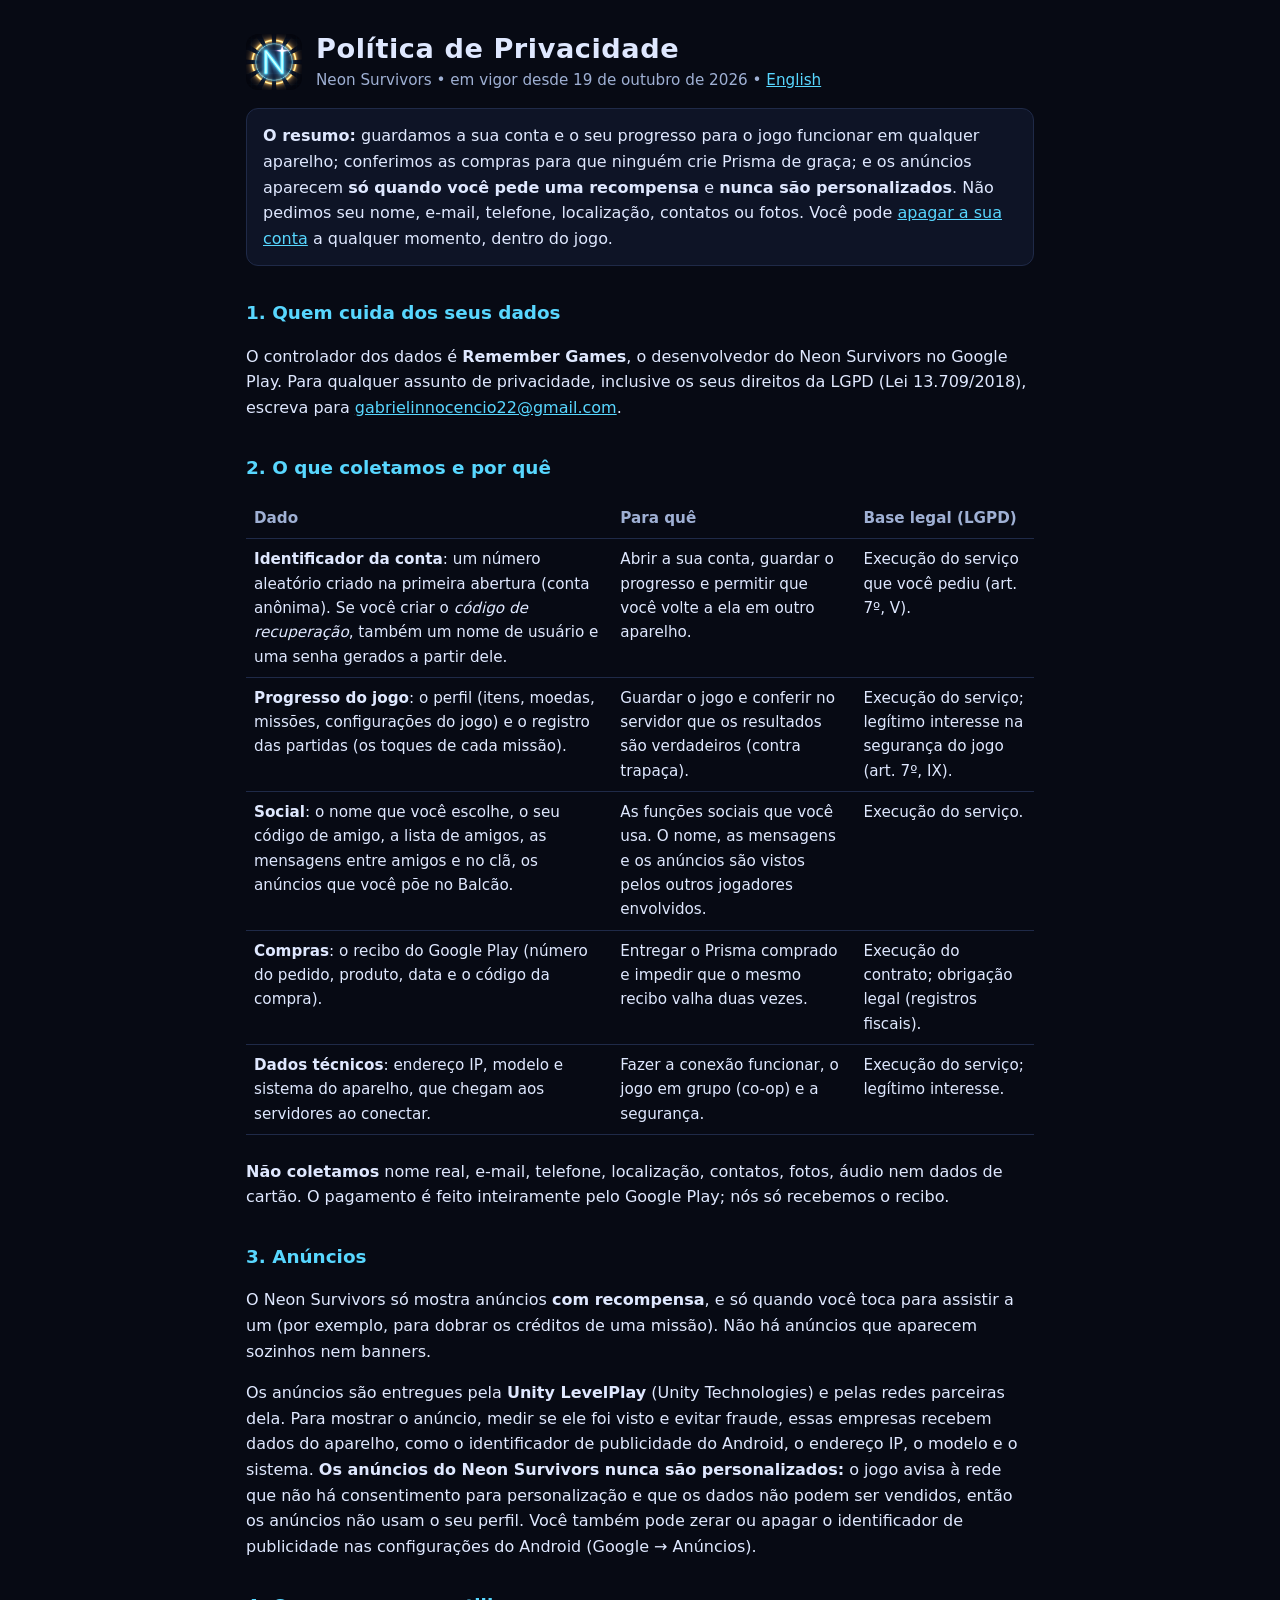
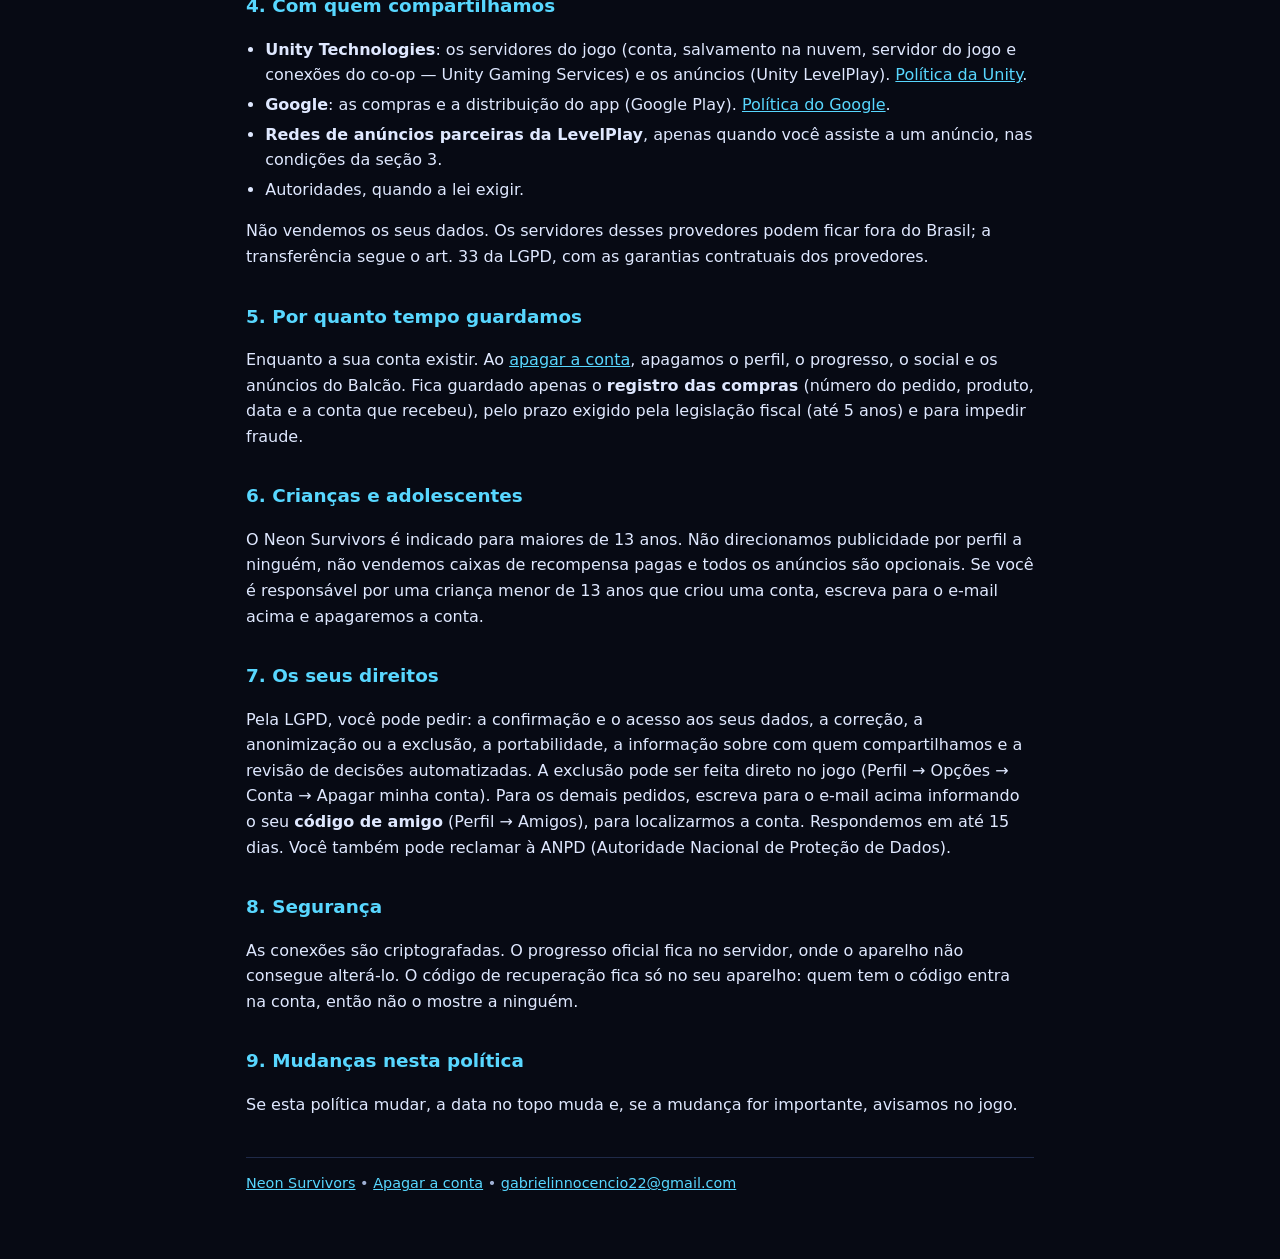
==== privacidade.html @ 9d62c7c5 "Neon Survivors: política de privacidade, exclusão de conta e app-ads.txt Co-Authored-By: Claude Opus" ====
<!doctype html>
<html lang="pt-BR">
<head>
<meta charset="utf-8">
<meta name="viewport" content="width=device-width, initial-scale=1">
<title>Política de Privacidade — Neon Survivors</title>
<meta name="description" content="Como o jogo Neon Survivors trata os seus dados.">
<link rel="icon" href="icone.png">
<link rel="stylesheet" href="estilo.css">
</head>
<body>
<main>
<header>
  <img src="icone.png" alt="">
  <div>
    <h1>Política de Privacidade</h1>
    <div class="sub">Neon Survivors • em vigor desde 19 de outubro de 2026 • <a href="privacy.html">English</a></div>
  </div>
</header>

<div class="caixa">
  <strong>O resumo:</strong> guardamos a sua conta e o seu progresso para o jogo funcionar em qualquer aparelho; conferimos as
  compras para que ninguém crie Prisma de graça; e os anúncios aparecem <strong>só quando você pede uma recompensa</strong> e
  <strong>nunca são personalizados</strong>. Não pedimos seu nome, e-mail, telefone, localização, contatos ou fotos. Você pode
  <a href="excluir-conta.html">apagar a sua conta</a> a qualquer momento, dentro do jogo.
</div>

<h2>1. Quem cuida dos seus dados</h2>
<p>O controlador dos dados é <strong>Remember Games</strong>, o desenvolvedor do Neon Survivors no Google Play. Para qualquer
assunto de privacidade, inclusive os seus direitos da LGPD (Lei 13.709/2018), escreva para
<a href="mailto:gabrielinnocencio22@gmail.com">gabrielinnocencio22@gmail.com</a>.</p>

<h2>2. O que coletamos e por quê</h2>
<div class="tabela"><table>
<tr><th>Dado</th><th>Para quê</th><th>Base legal (LGPD)</th></tr>
<tr><td><strong>Identificador da conta</strong>: um número aleatório criado na primeira abertura (conta anônima). Se você criar o
<em>código de recuperação</em>, também um nome de usuário e uma senha gerados a partir dele.</td>
<td>Abrir a sua conta, guardar o progresso e permitir que você volte a ela em outro aparelho.</td>
<td>Execução do serviço que você pediu (art. 7º, V).</td></tr>
<tr><td><strong>Progresso do jogo</strong>: o perfil (itens, moedas, missões, configurações do jogo) e o registro das partidas (os
toques de cada missão).</td>
<td>Guardar o jogo e conferir no servidor que os resultados são verdadeiros (contra trapaça).</td>
<td>Execução do serviço; legítimo interesse na segurança do jogo (art. 7º, IX).</td></tr>
<tr><td><strong>Social</strong>: o nome que você escolhe, o seu código de amigo, a lista de amigos, as mensagens entre amigos e no
clã, os anúncios que você põe no Balcão.</td>
<td>As funções sociais que você usa. O nome, as mensagens e os anúncios são vistos pelos outros jogadores envolvidos.</td>
<td>Execução do serviço.</td></tr>
<tr><td><strong>Compras</strong>: o recibo do Google Play (número do pedido, produto, data e o código da compra).</td>
<td>Entregar o Prisma comprado e impedir que o mesmo recibo valha duas vezes.</td>
<td>Execução do contrato; obrigação legal (registros fiscais).</td></tr>
<tr><td><strong>Dados técnicos</strong>: endereço IP, modelo e sistema do aparelho, que chegam aos servidores ao conectar.</td>
<td>Fazer a conexão funcionar, o jogo em grupo (co-op) e a segurança.</td>
<td>Execução do serviço; legítimo interesse.</td></tr>
</table></div>
<p><strong>Não coletamos</strong> nome real, e-mail, telefone, localização, contatos, fotos, áudio nem dados de cartão. O pagamento é
feito inteiramente pelo Google Play; nós só recebemos o recibo.</p>

<h2>3. Anúncios</h2>
<p>O Neon Survivors só mostra anúncios <strong>com recompensa</strong>, e só quando você toca para assistir a um (por exemplo, para
dobrar os créditos de uma missão). Não há anúncios que aparecem sozinhos nem banners.</p>
<p>Os anúncios são entregues pela <strong>Unity LevelPlay</strong> (Unity Technologies) e pelas redes parceiras dela. Para mostrar o
anúncio, medir se ele foi visto e evitar fraude, essas empresas recebem dados do aparelho, como o identificador de publicidade
do Android, o endereço IP, o modelo e o sistema. <strong>Os anúncios do Neon Survivors nunca são personalizados:</strong> o jogo
avisa à rede que não há consentimento para personalização e que os dados não podem ser vendidos, então os anúncios não usam o
seu perfil. Você também pode zerar ou apagar o identificador de publicidade nas configurações do Android (Google → Anúncios).</p>

<h2>4. Com quem compartilhamos</h2>
<ul>
  <li><strong>Unity Technologies</strong>: os servidores do jogo (conta, salvamento na nuvem, servidor do jogo e conexões do co-op —
  Unity Gaming Services) e os anúncios (Unity LevelPlay). <a href="https://unity.com/legal/privacy-policy" rel="noopener">Política da Unity</a>.</li>
  <li><strong>Google</strong>: as compras e a distribuição do app (Google Play).
  <a href="https://policies.google.com/privacy" rel="noopener">Política do Google</a>.</li>
  <li><strong>Redes de anúncios parceiras da LevelPlay</strong>, apenas quando você assiste a um anúncio, nas condições da seção 3.</li>
  <li>Autoridades, quando a lei exigir.</li>
</ul>
<p>Não vendemos os seus dados. Os servidores desses provedores podem ficar fora do Brasil; a transferência segue o art. 33 da LGPD,
com as garantias contratuais dos provedores.</p>

<h2>5. Por quanto tempo guardamos</h2>
<p>Enquanto a sua conta existir. Ao <a href="excluir-conta.html">apagar a conta</a>, apagamos o perfil, o progresso, o social e os
anúncios do Balcão. Fica guardado apenas o <strong>registro das compras</strong> (número do pedido, produto, data e a conta que
recebeu), pelo prazo exigido pela legislação fiscal (até 5 anos) e para impedir fraude.</p>

<h2>6. Crianças e adolescentes</h2>
<p>O Neon Survivors é indicado para maiores de 13 anos. Não direcionamos publicidade por perfil a ninguém, não vendemos caixas de
recompensa pagas e todos os anúncios são opcionais. Se você é responsável por uma criança menor de 13 anos que criou uma conta,
escreva para o e-mail acima e apagaremos a conta.</p>

<h2>7. Os seus direitos</h2>
<p>Pela LGPD, você pode pedir: a confirmação e o acesso aos seus dados, a correção, a anonimização ou a exclusão, a portabilidade,
a informação sobre com quem compartilhamos e a revisão de decisões automatizadas. A exclusão pode ser feita direto no jogo (Perfil →
Opções → Conta → Apagar minha conta). Para os demais pedidos, escreva para o e-mail acima informando o seu <strong>código de amigo</strong>
(Perfil → Amigos), para localizarmos a conta. Respondemos em até 15 dias. Você também pode reclamar à ANPD (Autoridade Nacional de
Proteção de Dados).</p>

<h2>8. Segurança</h2>
<p>As conexões são criptografadas. O progresso oficial fica no servidor, onde o aparelho não consegue alterá-lo. O código de
recuperação fica só no seu aparelho: quem tem o código entra na conta, então não o mostre a ninguém.</p>

<h2>9. Mudanças nesta política</h2>
<p>Se esta política mudar, a data no topo muda e, se a mudança for importante, avisamos no jogo.</p>

<footer>
  <a href="index.html">Neon Survivors</a> • <a href="excluir-conta.html">Apagar a conta</a> •
  <a href="mailto:gabrielinnocencio22@gmail.com">gabrielinnocencio22@gmail.com</a>
</footer>
</main>
</body>
</html>
---- estilo.css ----
:root {
  --fundo: #070a14;
  --painel: #0e1426;
  --linha: #1f2a48;
  --texto: #dfe8ff;
  --suave: #9fb0d4;
  --neon: #58d7ff;
  --ouro: #ffc857;
  --perigo: #ff6a6a;
}
* { box-sizing: border-box; }
html { -webkit-text-size-adjust: 100%; }
body {
  margin: 0;
  background: var(--fundo);
  color: var(--texto);
  font: 16px/1.6 system-ui, -apple-system, "Segoe UI", Roboto, Arial, sans-serif;
}
main { max-width: 820px; margin: 0 auto; padding: 32px 16px 64px; }
header { display: flex; align-items: center; gap: 14px; margin-bottom: 8px; }
header img { width: 56px; height: 56px; border-radius: 12px; }
h1 { font-size: 1.7rem; line-height: 1.25; margin: 0; letter-spacing: .02em; }
h2 { font-size: 1.15rem; margin: 32px 0 8px; color: var(--neon); }
h3 { font-size: 1rem; margin: 18px 0 4px; }
p, li { color: var(--texto); }
.sub { color: var(--suave); margin-top: 2px; font-size: .95rem; }
a { color: var(--neon); }
a:hover { color: var(--ouro); }
ul { padding-left: 1.2rem; }
li { margin: 4px 0; }
.caixa { background: var(--painel); border: 1px solid var(--linha); border-radius: 12px; padding: 14px 16px; margin: 16px 0; }
.ouro { color: var(--ouro); }
.perigo { color: var(--perigo); }
nav.links { display: flex; flex-wrap: wrap; gap: 10px; margin: 20px 0; }
nav.links a {
  display: inline-block; padding: 10px 14px; border: 1px solid var(--linha); border-radius: 10px;
  background: var(--painel); text-decoration: none;
}
table { width: 100%; border-collapse: collapse; margin: 8px 0; font-size: .95rem; }
th, td { text-align: left; vertical-align: top; padding: 8px; border-bottom: 1px solid var(--linha); }
th { color: var(--suave); font-weight: 600; }
.tabela { overflow-x: auto; }
footer { margin-top: 40px; color: var(--suave); font-size: .9rem; border-top: 1px solid var(--linha); padding-top: 14px; }
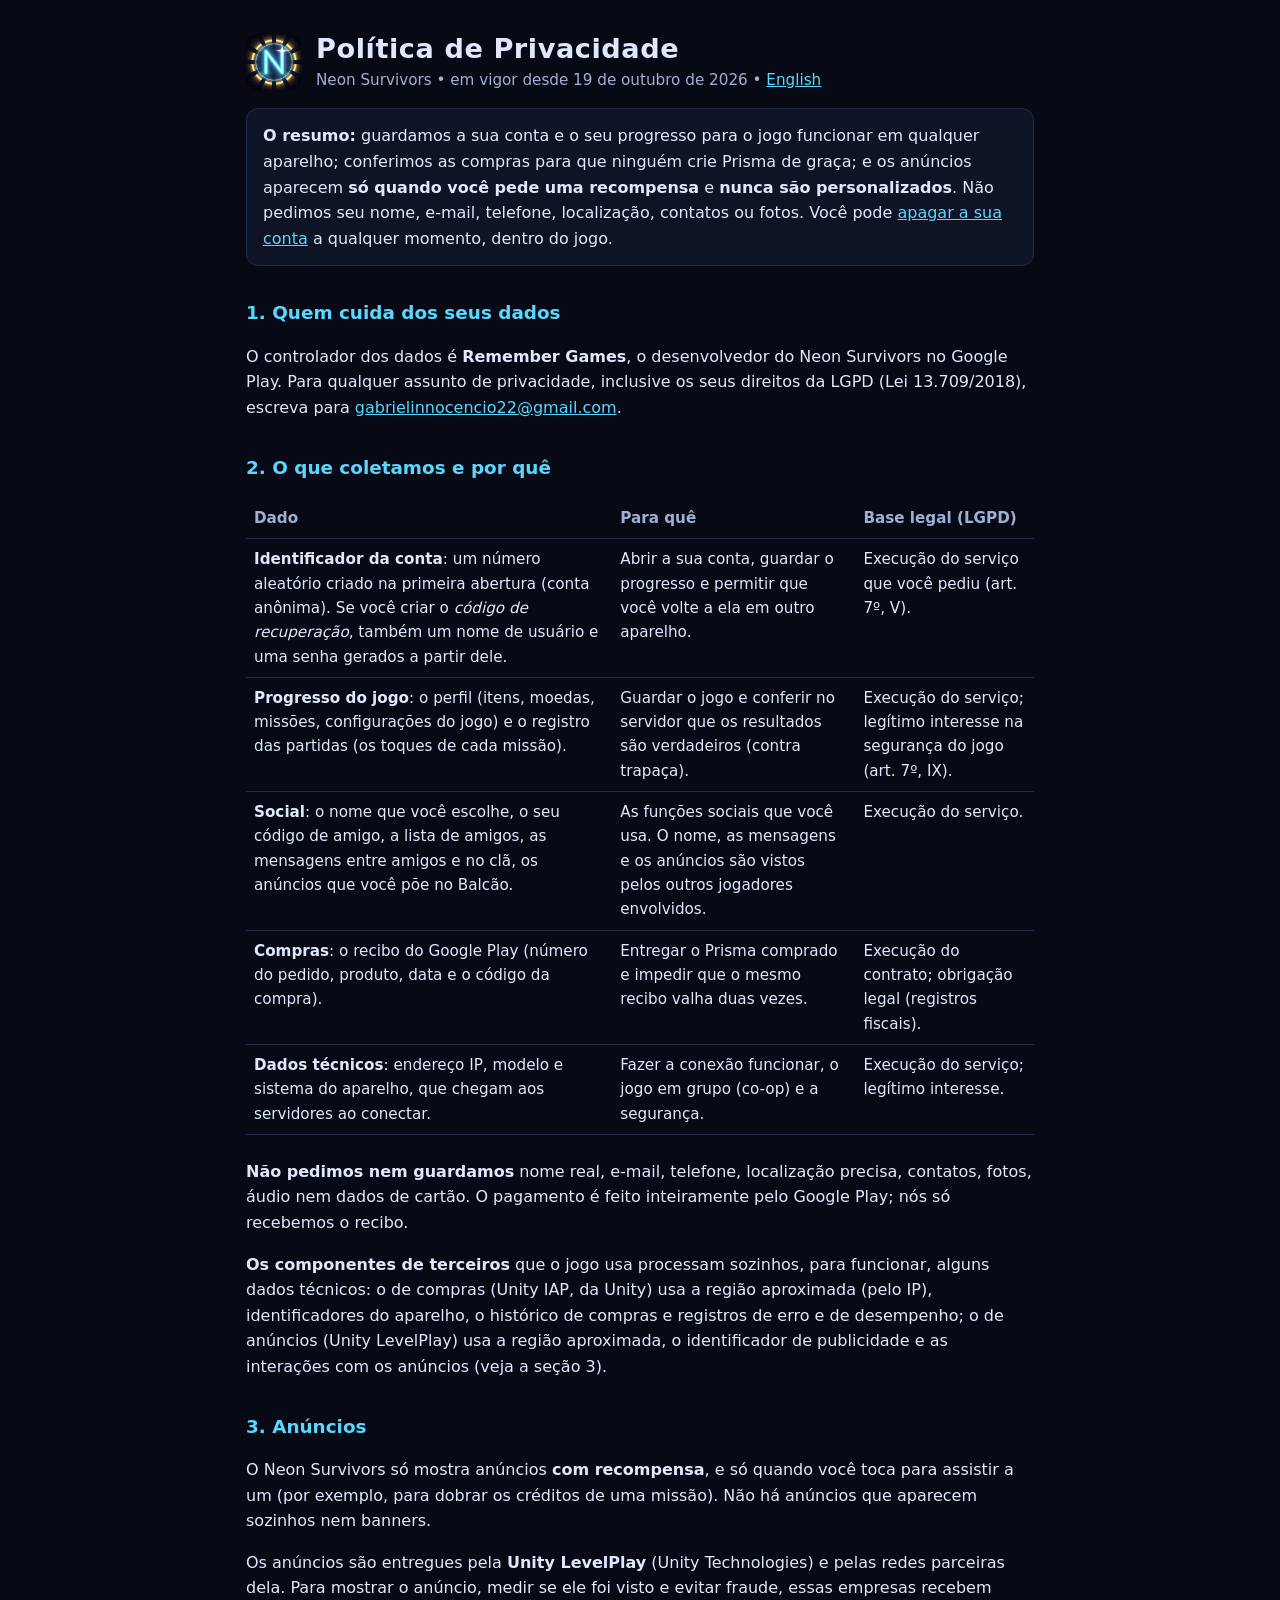
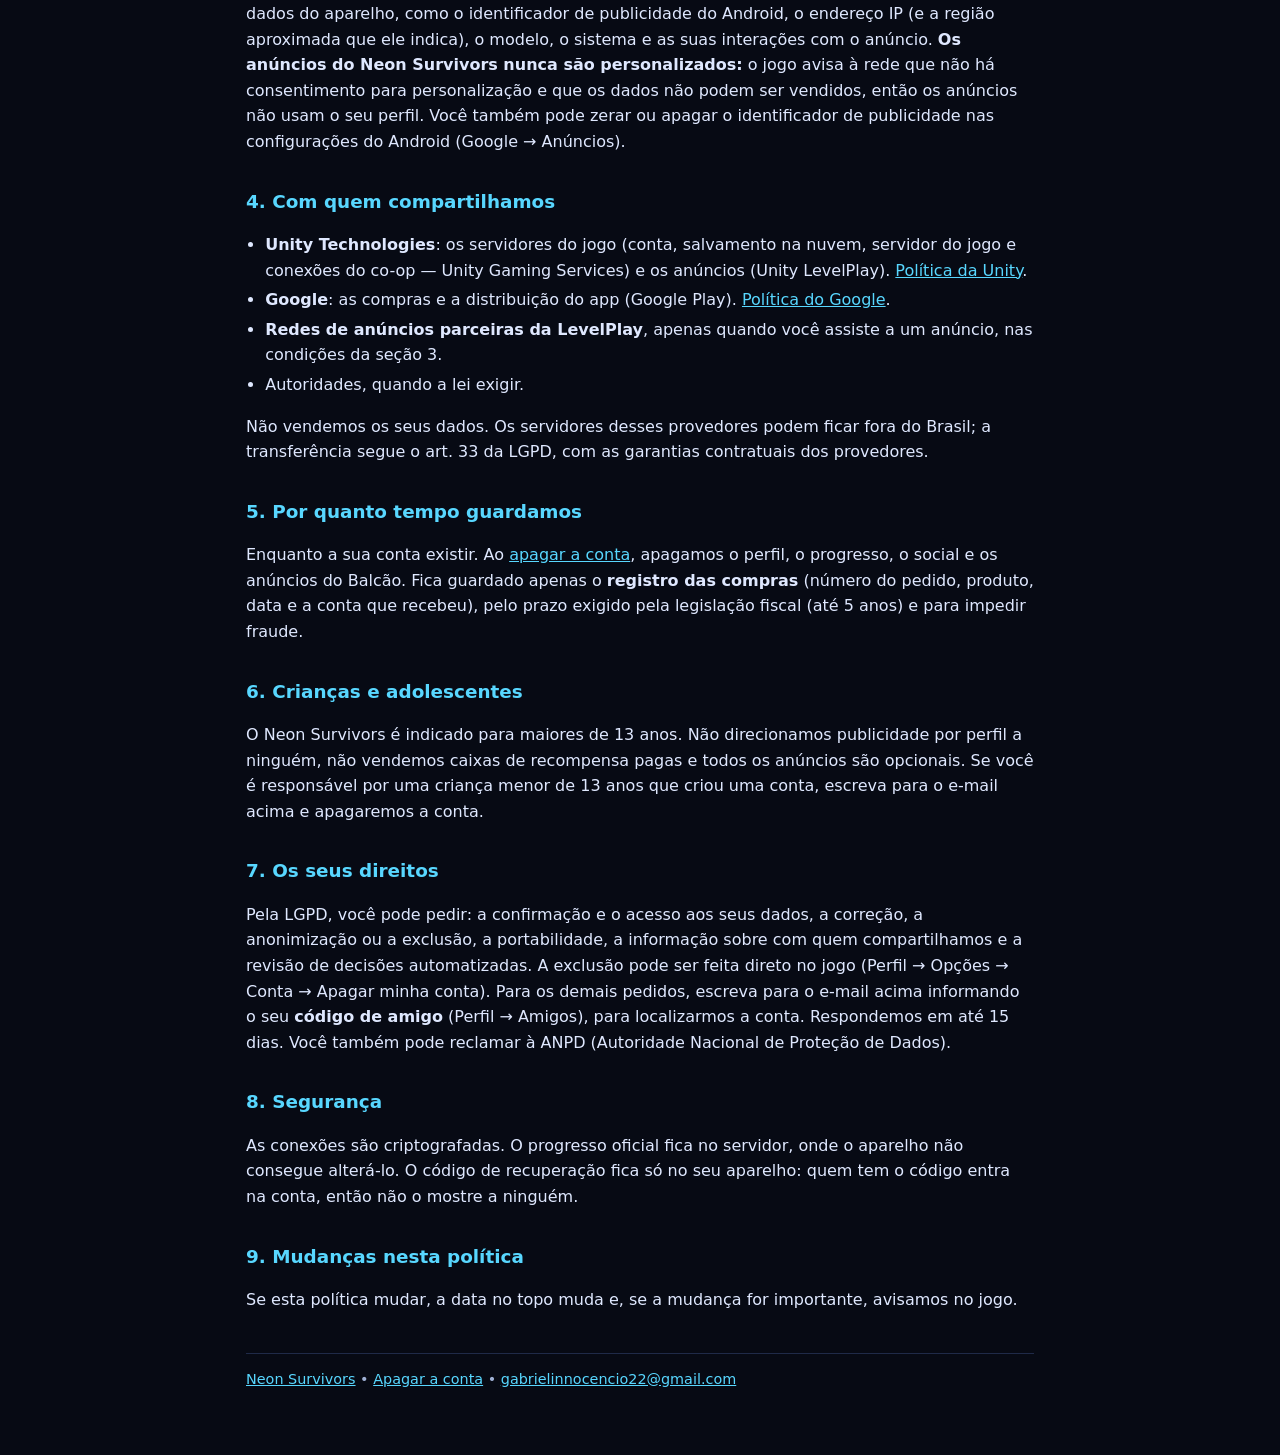
==== commit d2d1c8df: "Política: o que os componentes de compra e de anúncios processam Co-Authored-By: Claude Opus 5.5 <no" ====
--- a/privacidade.html
+++ b/privacidade.html
@@ -52,15 +52,19 @@
 <td>Fazer a conexão funcionar, o jogo em grupo (co-op) e a segurança.</td>
 <td>Execução do serviço; legítimo interesse.</td></tr>
 </table></div>
-<p><strong>Não coletamos</strong> nome real, e-mail, telefone, localização, contatos, fotos, áudio nem dados de cartão. O pagamento é
-feito inteiramente pelo Google Play; nós só recebemos o recibo.</p>
+<p><strong>Não pedimos nem guardamos</strong> nome real, e-mail, telefone, localização precisa, contatos, fotos, áudio nem dados de
+cartão. O pagamento é feito inteiramente pelo Google Play; nós só recebemos o recibo.</p>
+<p><strong>Os componentes de terceiros</strong> que o jogo usa processam sozinhos, para funcionar, alguns dados técnicos: o de compras
+(Unity IAP, da Unity) usa a região aproximada (pelo IP), identificadores do aparelho, o histórico de compras e registros de erro e de
+desempenho; o de anúncios (Unity LevelPlay) usa a região aproximada, o identificador de publicidade e as interações com os anúncios
+(veja a seção 3).</p>
 
 <h2>3. Anúncios</h2>
 <p>O Neon Survivors só mostra anúncios <strong>com recompensa</strong>, e só quando você toca para assistir a um (por exemplo, para
 dobrar os créditos de uma missão). Não há anúncios que aparecem sozinhos nem banners.</p>
 <p>Os anúncios são entregues pela <strong>Unity LevelPlay</strong> (Unity Technologies) e pelas redes parceiras dela. Para mostrar o
 anúncio, medir se ele foi visto e evitar fraude, essas empresas recebem dados do aparelho, como o identificador de publicidade
-do Android, o endereço IP, o modelo e o sistema. <strong>Os anúncios do Neon Survivors nunca são personalizados:</strong> o jogo
+do Android, o endereço IP (e a região aproximada que ele indica), o modelo, o sistema e as suas interações com o anúncio. <strong>Os anúncios do Neon Survivors nunca são personalizados:</strong> o jogo
 avisa à rede que não há consentimento para personalização e que os dados não podem ser vendidos, então os anúncios não usam o
 seu perfil. Você também pode zerar ou apagar o identificador de publicidade nas configurações do Android (Google → Anúncios).</p>
 
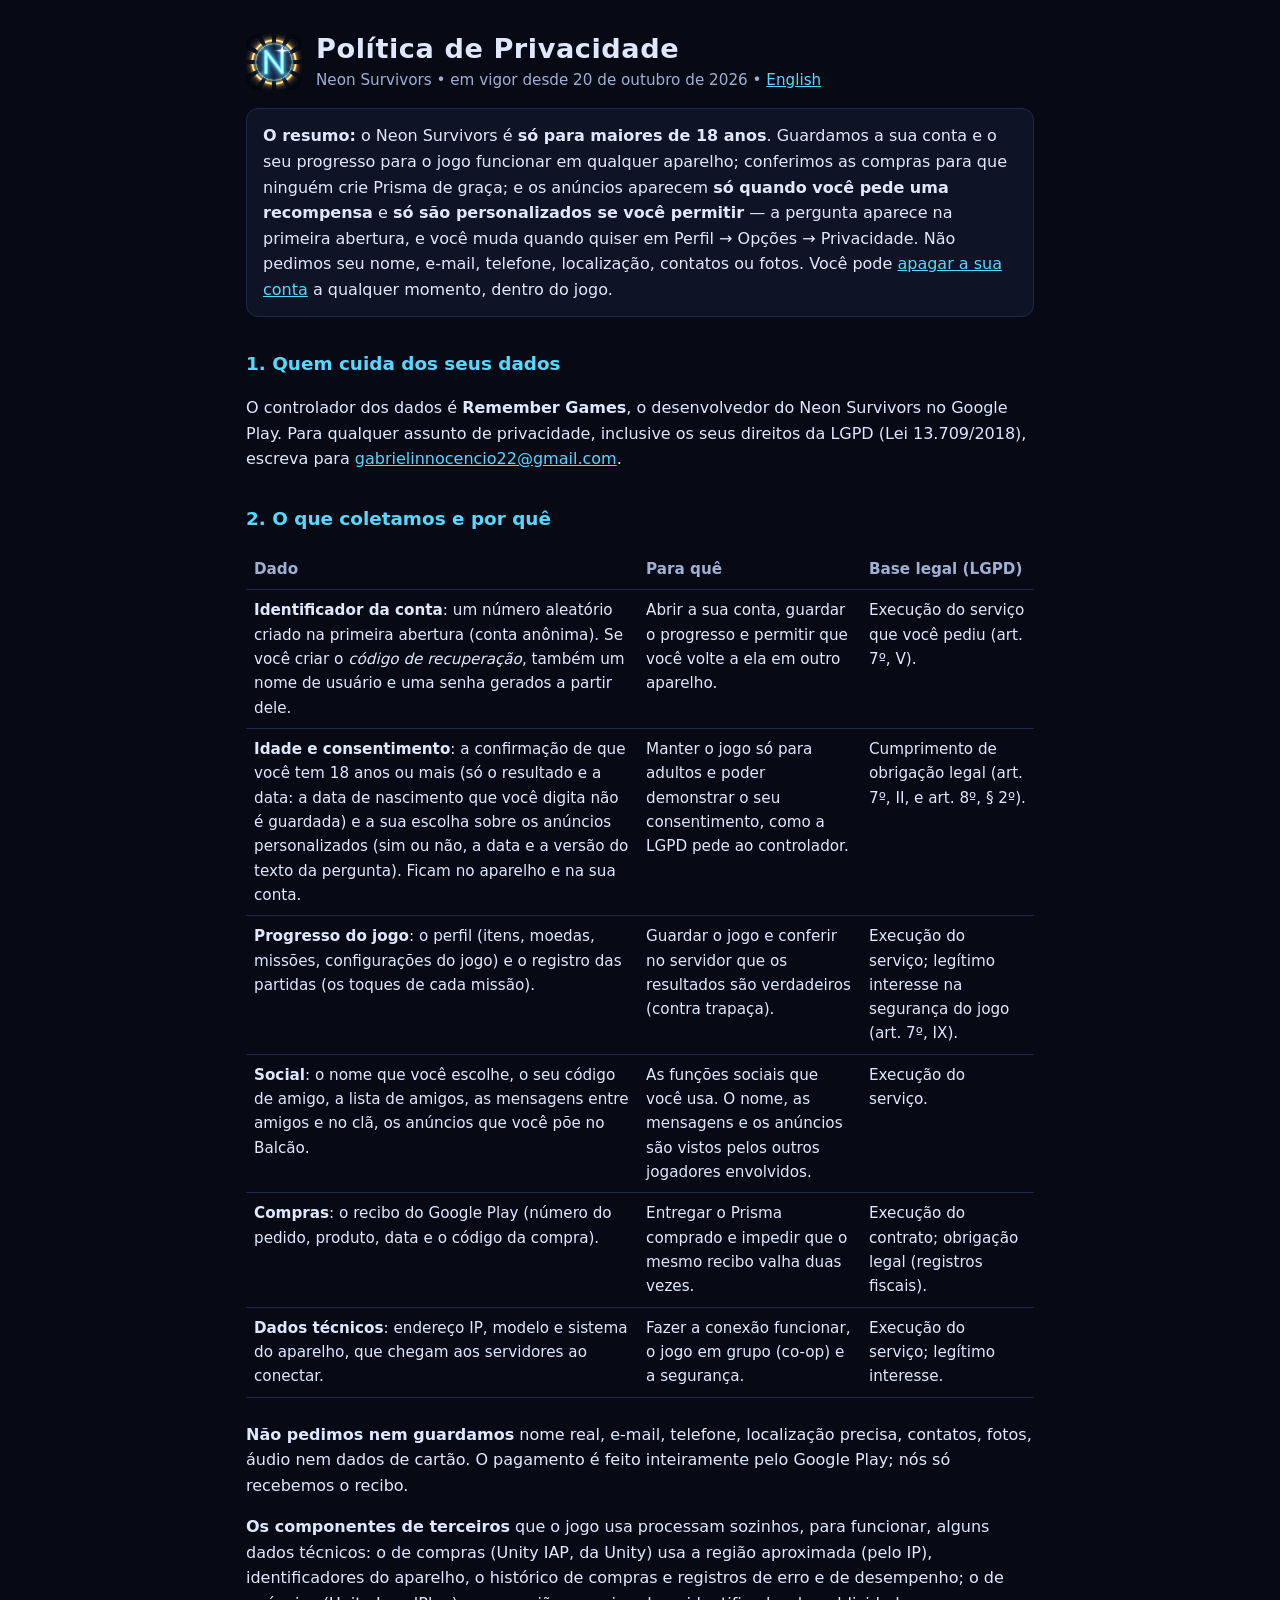
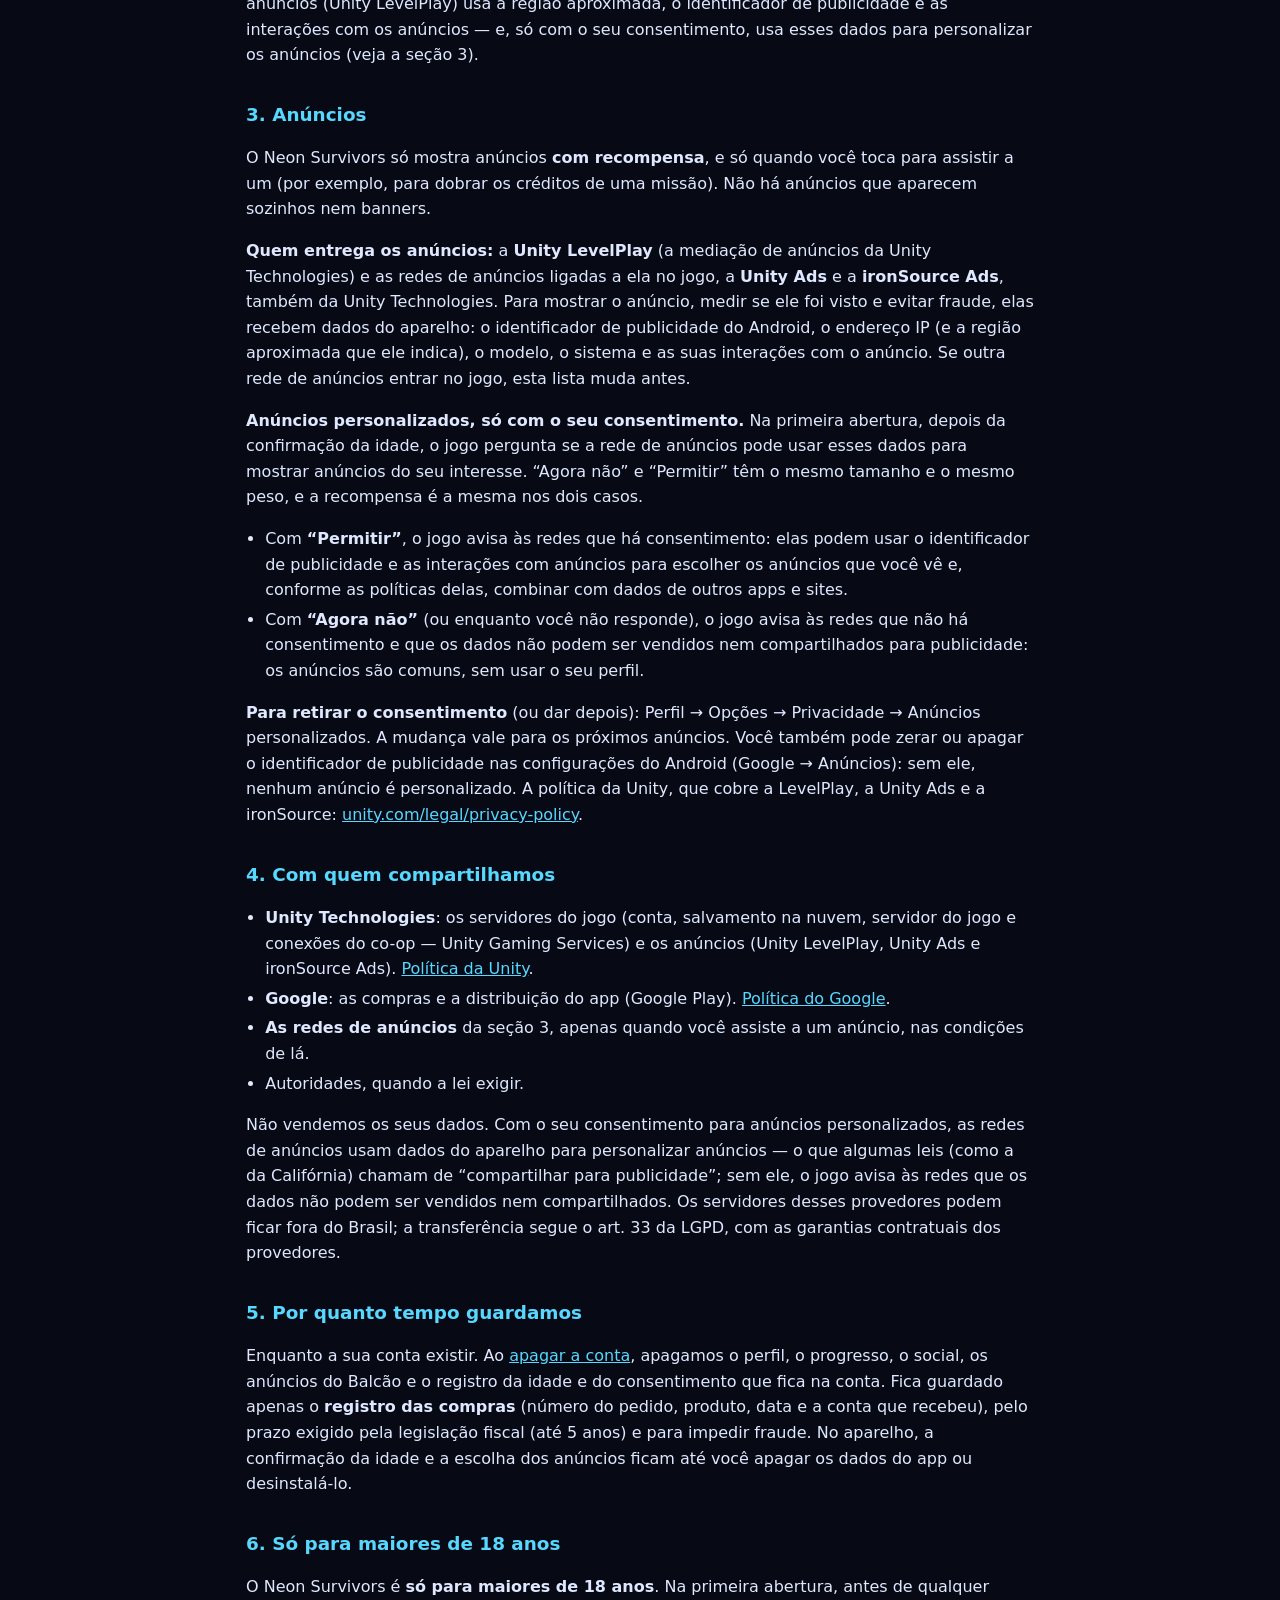
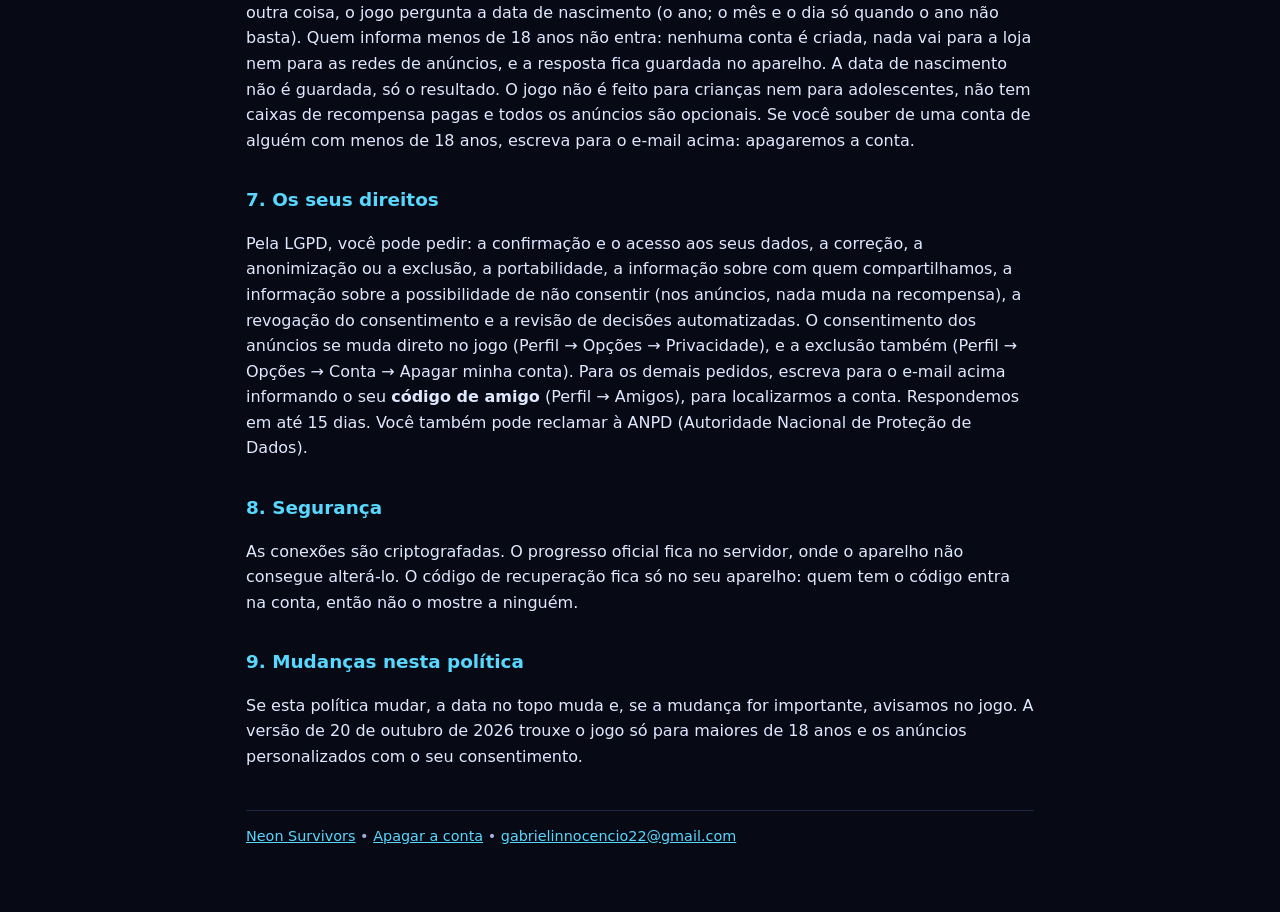
==== commit c02c4e88: "Política: o jogo só para maiores de 18 e os anúncios personalizados com consentimento (20/10/2026) A" ====
--- a/privacidade.html
+++ b/privacidade.html
@@ -14,15 +14,17 @@
   <img src="icone.png" alt="">
   <div>
     <h1>Política de Privacidade</h1>
-    <div class="sub">Neon Survivors • em vigor desde 19 de outubro de 2026 • <a href="privacy.html">English</a></div>
+    <div class="sub">Neon Survivors • em vigor desde 20 de outubro de 2026 • <a href="privacy.html">English</a></div>
   </div>
 </header>
 
 <div class="caixa">
-  <strong>O resumo:</strong> guardamos a sua conta e o seu progresso para o jogo funcionar em qualquer aparelho; conferimos as
-  compras para que ninguém crie Prisma de graça; e os anúncios aparecem <strong>só quando você pede uma recompensa</strong> e
-  <strong>nunca são personalizados</strong>. Não pedimos seu nome, e-mail, telefone, localização, contatos ou fotos. Você pode
-  <a href="excluir-conta.html">apagar a sua conta</a> a qualquer momento, dentro do jogo.
+  <strong>O resumo:</strong> o Neon Survivors é <strong>só para maiores de 18 anos</strong>. Guardamos a sua conta e o seu
+  progresso para o jogo funcionar em qualquer aparelho; conferimos as compras para que ninguém crie Prisma de graça; e os
+  anúncios aparecem <strong>só quando você pede uma recompensa</strong> e <strong>só são personalizados se você
+  permitir</strong> — a pergunta aparece na primeira abertura, e você muda quando quiser em Perfil → Opções → Privacidade.
+  Não pedimos seu nome, e-mail, telefone, localização, contatos ou fotos. Você pode <a href="excluir-conta.html">apagar a sua
+  conta</a> a qualquer momento, dentro do jogo.
 </div>
 
 <h2>1. Quem cuida dos seus dados</h2>
@@ -37,6 +39,11 @@
 <em>código de recuperação</em>, também um nome de usuário e uma senha gerados a partir dele.</td>
 <td>Abrir a sua conta, guardar o progresso e permitir que você volte a ela em outro aparelho.</td>
 <td>Execução do serviço que você pediu (art. 7º, V).</td></tr>
+<tr><td><strong>Idade e consentimento</strong>: a confirmação de que você tem 18 anos ou mais (só o resultado e a data: a data de
+nascimento que você digita não é guardada) e a sua escolha sobre os anúncios personalizados (sim ou não, a data e a versão do
+texto da pergunta). Ficam no aparelho e na sua conta.</td>
+<td>Manter o jogo só para adultos e poder demonstrar o seu consentimento, como a LGPD pede ao controlador.</td>
+<td>Cumprimento de obrigação legal (art. 7º, II, e art. 8º, § 2º).</td></tr>
 <tr><td><strong>Progresso do jogo</strong>: o perfil (itens, moedas, missões, configurações do jogo) e o registro das partidas (os
 toques de cada missão).</td>
 <td>Guardar o jogo e conferir no servidor que os resultados são verdadeiros (contra trapaça).</td>
@@ -56,53 +63,76 @@
 cartão. O pagamento é feito inteiramente pelo Google Play; nós só recebemos o recibo.</p>
 <p><strong>Os componentes de terceiros</strong> que o jogo usa processam sozinhos, para funcionar, alguns dados técnicos: o de compras
 (Unity IAP, da Unity) usa a região aproximada (pelo IP), identificadores do aparelho, o histórico de compras e registros de erro e de
-desempenho; o de anúncios (Unity LevelPlay) usa a região aproximada, o identificador de publicidade e as interações com os anúncios
-(veja a seção 3).</p>
+desempenho; o de anúncios (Unity LevelPlay) usa a região aproximada, o identificador de publicidade e as interações com os anúncios —
+e, só com o seu consentimento, usa esses dados para personalizar os anúncios (veja a seção 3).</p>
 
 <h2>3. Anúncios</h2>
 <p>O Neon Survivors só mostra anúncios <strong>com recompensa</strong>, e só quando você toca para assistir a um (por exemplo, para
 dobrar os créditos de uma missão). Não há anúncios que aparecem sozinhos nem banners.</p>
-<p>Os anúncios são entregues pela <strong>Unity LevelPlay</strong> (Unity Technologies) e pelas redes parceiras dela. Para mostrar o
-anúncio, medir se ele foi visto e evitar fraude, essas empresas recebem dados do aparelho, como o identificador de publicidade
-do Android, o endereço IP (e a região aproximada que ele indica), o modelo, o sistema e as suas interações com o anúncio. <strong>Os anúncios do Neon Survivors nunca são personalizados:</strong> o jogo
-avisa à rede que não há consentimento para personalização e que os dados não podem ser vendidos, então os anúncios não usam o
-seu perfil. Você também pode zerar ou apagar o identificador de publicidade nas configurações do Android (Google → Anúncios).</p>
+<p><strong>Quem entrega os anúncios:</strong> a <strong>Unity LevelPlay</strong> (a mediação de anúncios da Unity Technologies) e as
+redes de anúncios ligadas a ela no jogo, a <strong>Unity Ads</strong> e a <strong>ironSource Ads</strong>, também da Unity
+Technologies. Para mostrar o anúncio, medir se ele foi visto e evitar fraude, elas recebem dados do aparelho: o identificador de
+publicidade do Android, o endereço IP (e a região aproximada que ele indica), o modelo, o sistema e as suas interações com o anúncio.
+Se outra rede de anúncios entrar no jogo, esta lista muda antes.</p>
+<p><strong>Anúncios personalizados, só com o seu consentimento.</strong> Na primeira abertura, depois da confirmação da idade, o jogo
+pergunta se a rede de anúncios pode usar esses dados para mostrar anúncios do seu interesse. “Agora não” e “Permitir” têm o mesmo
+tamanho e o mesmo peso, e a recompensa é a mesma nos dois casos.</p>
+<ul>
+  <li>Com <strong>“Permitir”</strong>, o jogo avisa às redes que há consentimento: elas podem usar o identificador de publicidade e
+  as interações com anúncios para escolher os anúncios que você vê e, conforme as políticas delas, combinar com dados de outros apps
+  e sites.</li>
+  <li>Com <strong>“Agora não”</strong> (ou enquanto você não responde), o jogo avisa às redes que não há consentimento e que os dados
+  não podem ser vendidos nem compartilhados para publicidade: os anúncios são comuns, sem usar o seu perfil.</li>
+</ul>
+<p><strong>Para retirar o consentimento</strong> (ou dar depois): Perfil → Opções → Privacidade → Anúncios personalizados. A mudança
+vale para os próximos anúncios. Você também pode zerar ou apagar o identificador de publicidade nas configurações do Android
+(Google → Anúncios): sem ele, nenhum anúncio é personalizado. A política da Unity, que cobre a LevelPlay, a Unity Ads e a ironSource:
+<a href="https://unity.com/legal/privacy-policy" rel="noopener">unity.com/legal/privacy-policy</a>.</p>
 
 <h2>4. Com quem compartilhamos</h2>
 <ul>
   <li><strong>Unity Technologies</strong>: os servidores do jogo (conta, salvamento na nuvem, servidor do jogo e conexões do co-op —
-  Unity Gaming Services) e os anúncios (Unity LevelPlay). <a href="https://unity.com/legal/privacy-policy" rel="noopener">Política da Unity</a>.</li>
+  Unity Gaming Services) e os anúncios (Unity LevelPlay, Unity Ads e ironSource Ads).
+  <a href="https://unity.com/legal/privacy-policy" rel="noopener">Política da Unity</a>.</li>
   <li><strong>Google</strong>: as compras e a distribuição do app (Google Play).
   <a href="https://policies.google.com/privacy" rel="noopener">Política do Google</a>.</li>
-  <li><strong>Redes de anúncios parceiras da LevelPlay</strong>, apenas quando você assiste a um anúncio, nas condições da seção 3.</li>
+  <li><strong>As redes de anúncios</strong> da seção 3, apenas quando você assiste a um anúncio, nas condições de lá.</li>
   <li>Autoridades, quando a lei exigir.</li>
 </ul>
-<p>Não vendemos os seus dados. Os servidores desses provedores podem ficar fora do Brasil; a transferência segue o art. 33 da LGPD,
-com as garantias contratuais dos provedores.</p>
+<p>Não vendemos os seus dados. Com o seu consentimento para anúncios personalizados, as redes de anúncios usam dados do aparelho para
+personalizar anúncios — o que algumas leis (como a da Califórnia) chamam de “compartilhar para publicidade”; sem ele, o jogo avisa às
+redes que os dados não podem ser vendidos nem compartilhados. Os servidores desses provedores podem ficar fora do Brasil; a
+transferência segue o art. 33 da LGPD, com as garantias contratuais dos provedores.</p>
 
 <h2>5. Por quanto tempo guardamos</h2>
-<p>Enquanto a sua conta existir. Ao <a href="excluir-conta.html">apagar a conta</a>, apagamos o perfil, o progresso, o social e os
-anúncios do Balcão. Fica guardado apenas o <strong>registro das compras</strong> (número do pedido, produto, data e a conta que
-recebeu), pelo prazo exigido pela legislação fiscal (até 5 anos) e para impedir fraude.</p>
+<p>Enquanto a sua conta existir. Ao <a href="excluir-conta.html">apagar a conta</a>, apagamos o perfil, o progresso, o social, os
+anúncios do Balcão e o registro da idade e do consentimento que fica na conta. Fica guardado apenas o <strong>registro das
+compras</strong> (número do pedido, produto, data e a conta que recebeu), pelo prazo exigido pela legislação fiscal (até 5 anos) e
+para impedir fraude. No aparelho, a confirmação da idade e a escolha dos anúncios ficam até você apagar os dados do app ou
+desinstalá-lo.</p>
 
-<h2>6. Crianças e adolescentes</h2>
-<p>O Neon Survivors é indicado para maiores de 13 anos. Não direcionamos publicidade por perfil a ninguém, não vendemos caixas de
-recompensa pagas e todos os anúncios são opcionais. Se você é responsável por uma criança menor de 13 anos que criou uma conta,
-escreva para o e-mail acima e apagaremos a conta.</p>
+<h2>6. Só para maiores de 18 anos</h2>
+<p>O Neon Survivors é <strong>só para maiores de 18 anos</strong>. Na primeira abertura, antes de qualquer outra coisa, o jogo pergunta
+a data de nascimento (o ano; o mês e o dia só quando o ano não basta). Quem informa menos de 18 anos não entra: nenhuma conta é criada,
+nada vai para a loja nem para as redes de anúncios, e a resposta fica guardada no aparelho. A data de nascimento não é guardada, só o
+resultado. O jogo não é feito para crianças nem para adolescentes, não tem caixas de recompensa pagas e todos os anúncios são
+opcionais. Se você souber de uma conta de alguém com menos de 18 anos, escreva para o e-mail acima: apagaremos a conta.</p>
 
 <h2>7. Os seus direitos</h2>
 <p>Pela LGPD, você pode pedir: a confirmação e o acesso aos seus dados, a correção, a anonimização ou a exclusão, a portabilidade,
-a informação sobre com quem compartilhamos e a revisão de decisões automatizadas. A exclusão pode ser feita direto no jogo (Perfil →
-Opções → Conta → Apagar minha conta). Para os demais pedidos, escreva para o e-mail acima informando o seu <strong>código de amigo</strong>
-(Perfil → Amigos), para localizarmos a conta. Respondemos em até 15 dias. Você também pode reclamar à ANPD (Autoridade Nacional de
-Proteção de Dados).</p>
+a informação sobre com quem compartilhamos, a informação sobre a possibilidade de não consentir (nos anúncios, nada muda na
+recompensa), a revogação do consentimento e a revisão de decisões automatizadas. O consentimento dos anúncios se muda direto no jogo
+(Perfil → Opções → Privacidade), e a exclusão também (Perfil → Opções → Conta → Apagar minha conta). Para os demais pedidos, escreva
+para o e-mail acima informando o seu <strong>código de amigo</strong> (Perfil → Amigos), para localizarmos a conta. Respondemos em até
+15 dias. Você também pode reclamar à ANPD (Autoridade Nacional de Proteção de Dados).</p>
 
 <h2>8. Segurança</h2>
 <p>As conexões são criptografadas. O progresso oficial fica no servidor, onde o aparelho não consegue alterá-lo. O código de
 recuperação fica só no seu aparelho: quem tem o código entra na conta, então não o mostre a ninguém.</p>
 
 <h2>9. Mudanças nesta política</h2>
-<p>Se esta política mudar, a data no topo muda e, se a mudança for importante, avisamos no jogo.</p>
+<p>Se esta política mudar, a data no topo muda e, se a mudança for importante, avisamos no jogo. A versão de 20 de outubro de 2026
+trouxe o jogo só para maiores de 18 anos e os anúncios personalizados com o seu consentimento.</p>
 
 <footer>
   <a href="index.html">Neon Survivors</a> • <a href="excluir-conta.html">Apagar a conta</a> •
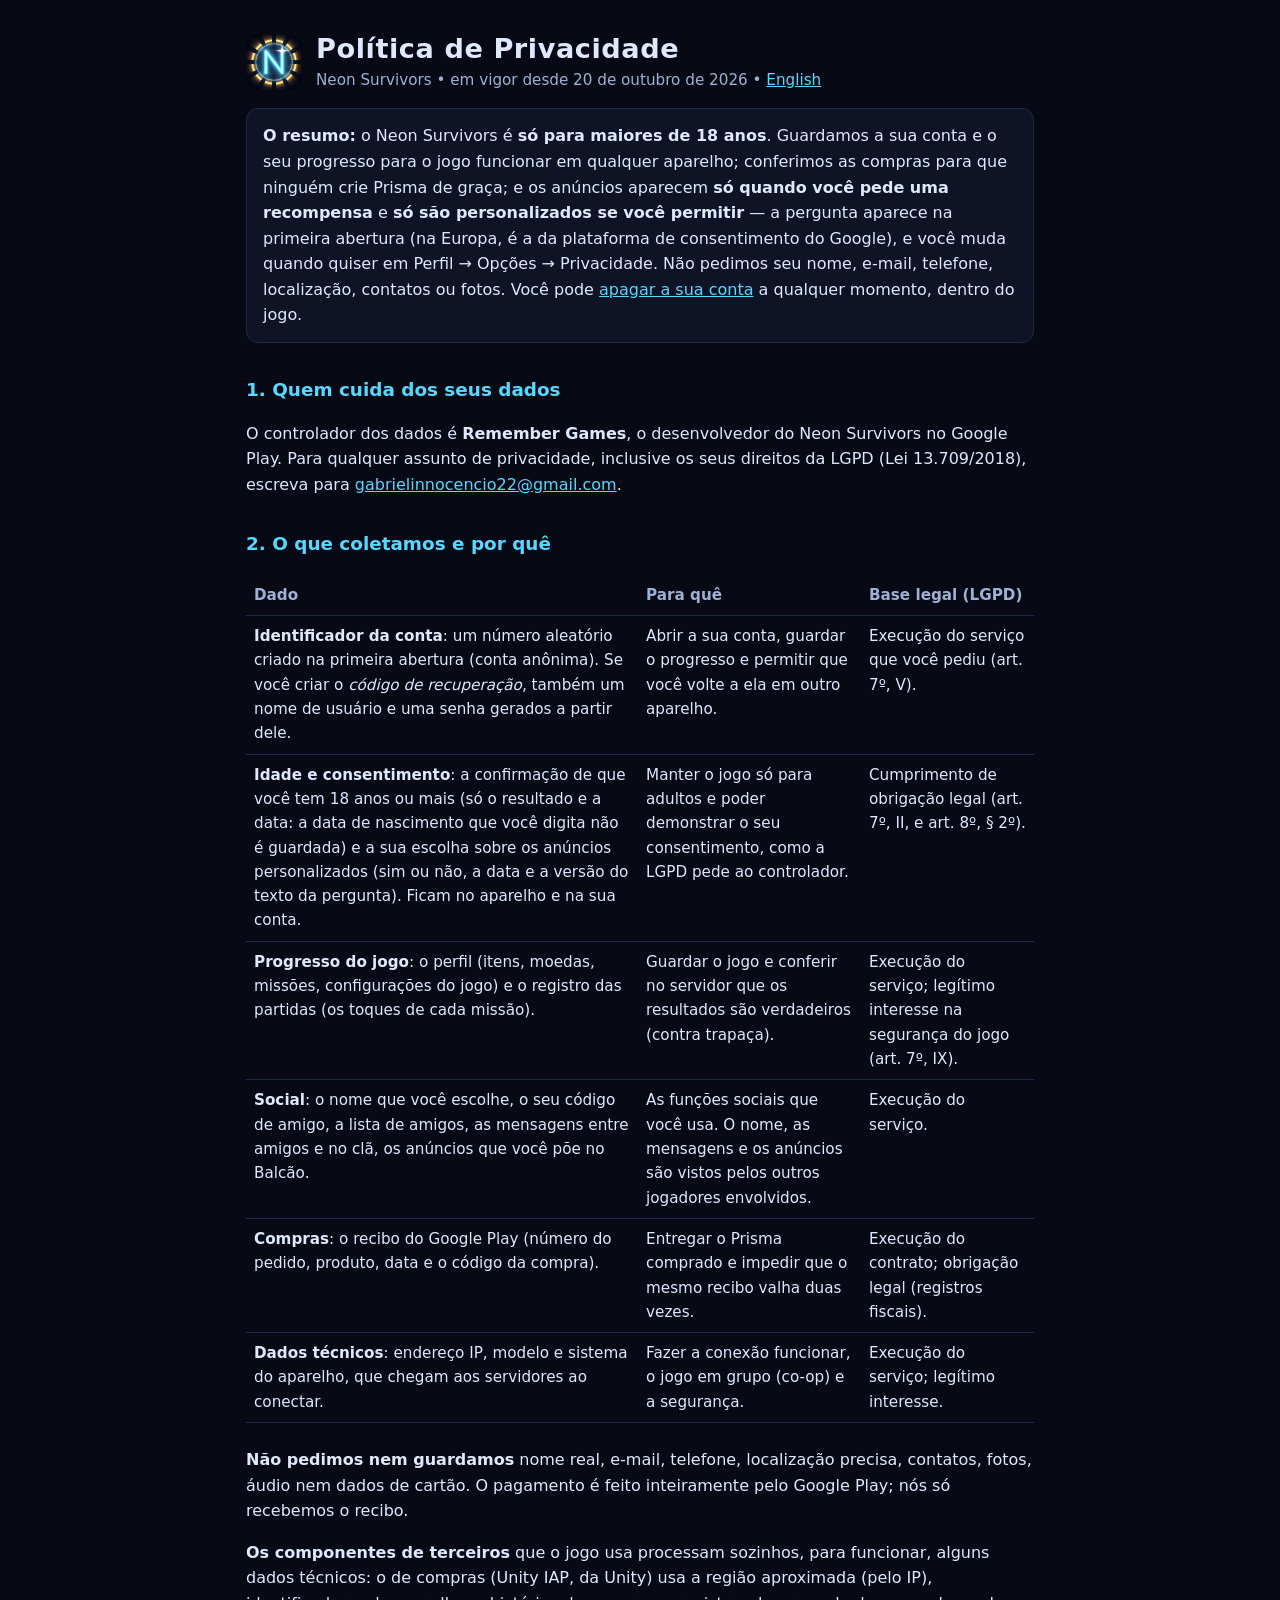
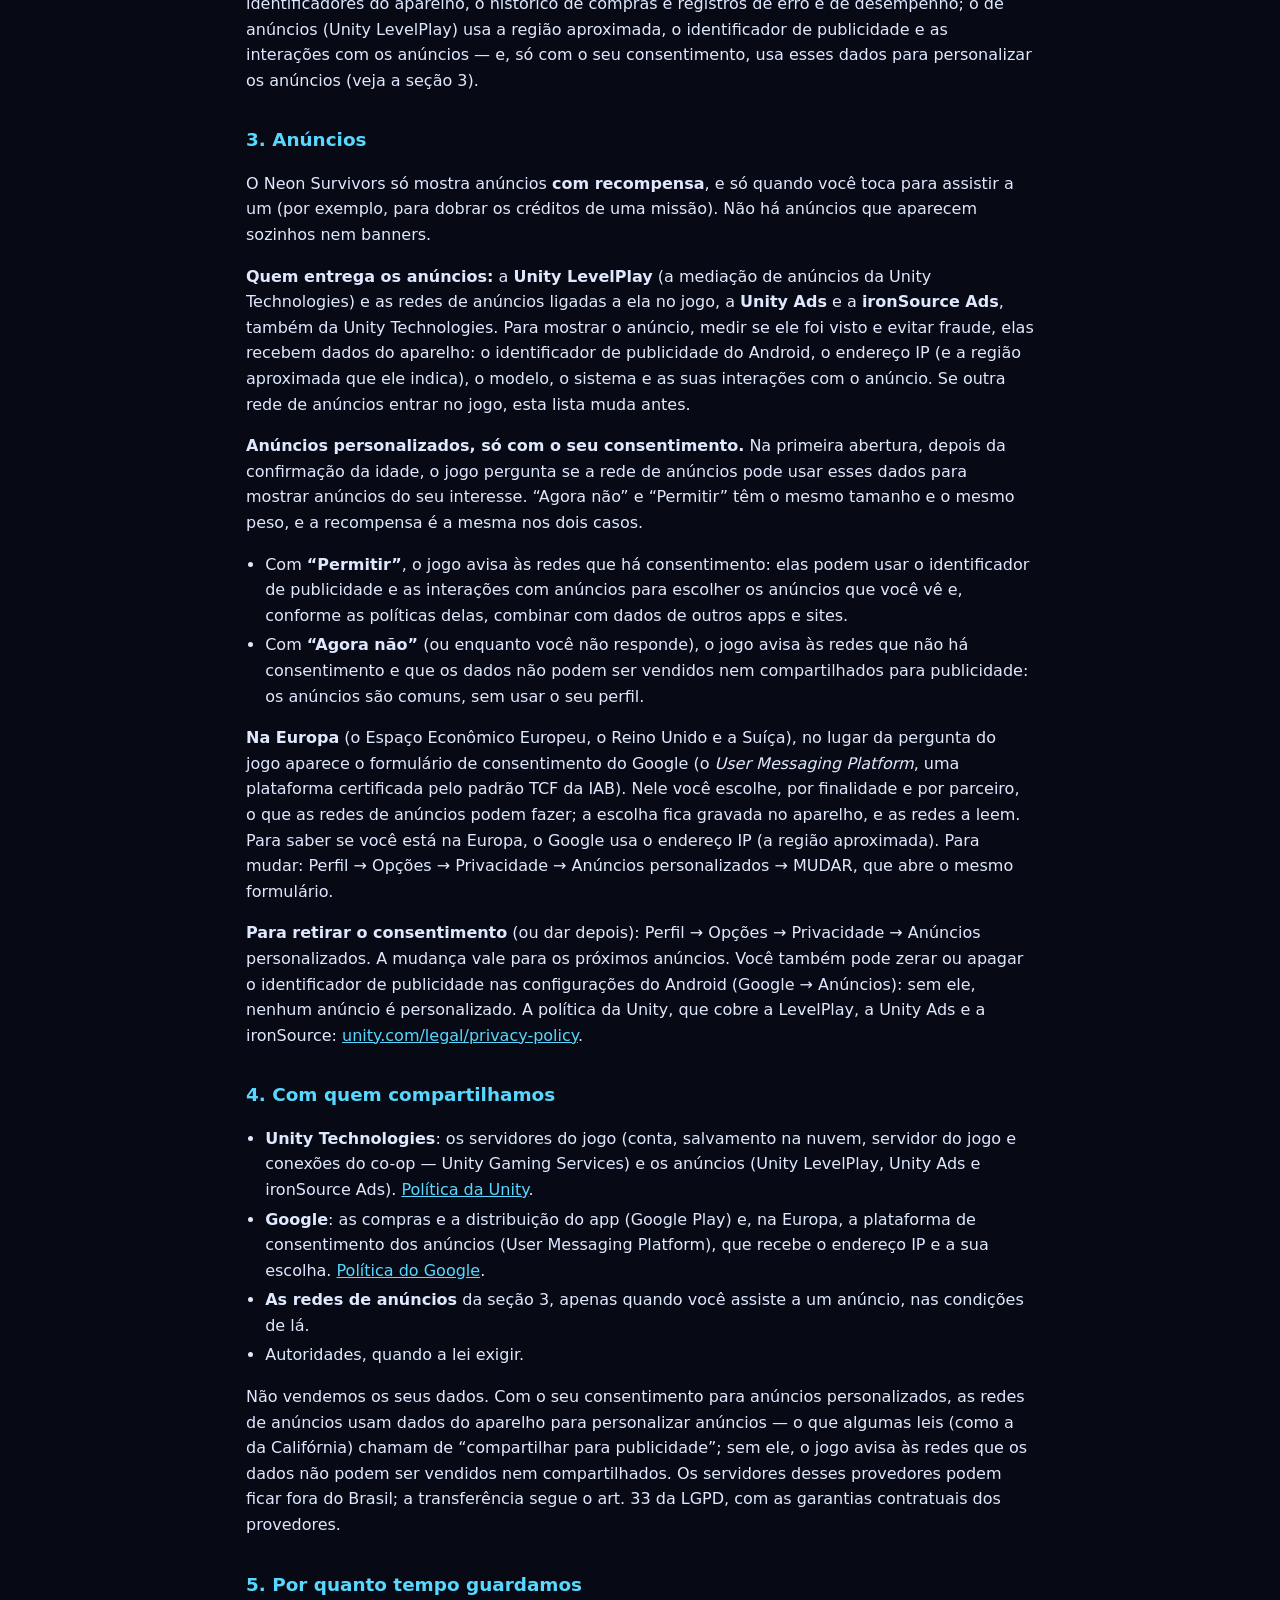
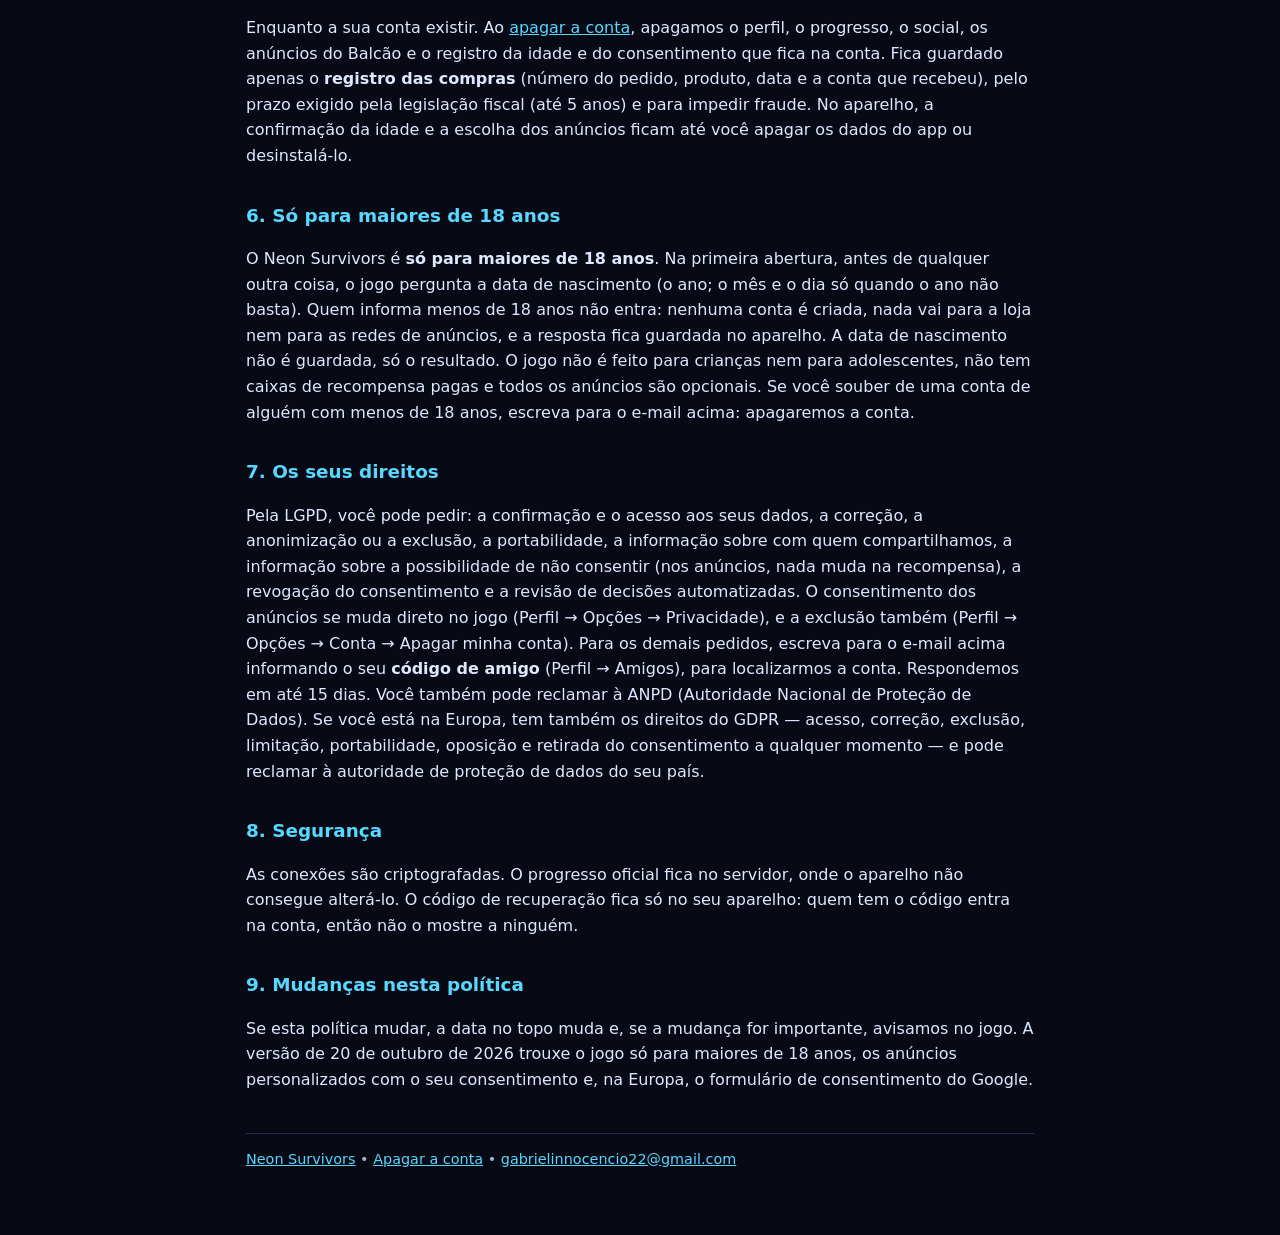
==== commit 8c647372: "Política: na Europa, o formulário de consentimento do Google (UMP) e os direitos do GDPR (20/10/2026" ====
--- a/privacidade.html
+++ b/privacidade.html
@@ -22,7 +22,8 @@
   <strong>O resumo:</strong> o Neon Survivors é <strong>só para maiores de 18 anos</strong>. Guardamos a sua conta e o seu
   progresso para o jogo funcionar em qualquer aparelho; conferimos as compras para que ninguém crie Prisma de graça; e os
   anúncios aparecem <strong>só quando você pede uma recompensa</strong> e <strong>só são personalizados se você
-  permitir</strong> — a pergunta aparece na primeira abertura, e você muda quando quiser em Perfil → Opções → Privacidade.
+  permitir</strong> — a pergunta aparece na primeira abertura (na Europa, é a da plataforma de consentimento do Google), e
+  você muda quando quiser em Perfil → Opções → Privacidade.
   Não pedimos seu nome, e-mail, telefone, localização, contatos ou fotos. Você pode <a href="excluir-conta.html">apagar a sua
   conta</a> a qualquer momento, dentro do jogo.
 </div>
@@ -84,6 +85,11 @@
   <li>Com <strong>“Agora não”</strong> (ou enquanto você não responde), o jogo avisa às redes que não há consentimento e que os dados
   não podem ser vendidos nem compartilhados para publicidade: os anúncios são comuns, sem usar o seu perfil.</li>
 </ul>
+<p><strong>Na Europa</strong> (o Espaço Econômico Europeu, o Reino Unido e a Suíça), no lugar da pergunta do jogo aparece o
+formulário de consentimento do Google (o <em>User Messaging Platform</em>, uma plataforma certificada pelo padrão TCF da IAB). Nele
+você escolhe, por finalidade e por parceiro, o que as redes de anúncios podem fazer; a escolha fica gravada no aparelho, e as redes a
+leem. Para saber se você está na Europa, o Google usa o endereço IP (a região aproximada). Para mudar: Perfil → Opções → Privacidade
+→ Anúncios personalizados → MUDAR, que abre o mesmo formulário.</p>
 <p><strong>Para retirar o consentimento</strong> (ou dar depois): Perfil → Opções → Privacidade → Anúncios personalizados. A mudança
 vale para os próximos anúncios. Você também pode zerar ou apagar o identificador de publicidade nas configurações do Android
 (Google → Anúncios): sem ele, nenhum anúncio é personalizado. A política da Unity, que cobre a LevelPlay, a Unity Ads e a ironSource:
@@ -94,7 +100,8 @@
   <li><strong>Unity Technologies</strong>: os servidores do jogo (conta, salvamento na nuvem, servidor do jogo e conexões do co-op —
   Unity Gaming Services) e os anúncios (Unity LevelPlay, Unity Ads e ironSource Ads).
   <a href="https://unity.com/legal/privacy-policy" rel="noopener">Política da Unity</a>.</li>
-  <li><strong>Google</strong>: as compras e a distribuição do app (Google Play).
+  <li><strong>Google</strong>: as compras e a distribuição do app (Google Play) e, na Europa, a plataforma de consentimento dos
+  anúncios (User Messaging Platform), que recebe o endereço IP e a sua escolha.
   <a href="https://policies.google.com/privacy" rel="noopener">Política do Google</a>.</li>
   <li><strong>As redes de anúncios</strong> da seção 3, apenas quando você assiste a um anúncio, nas condições de lá.</li>
   <li>Autoridades, quando a lei exigir.</li>
@@ -124,7 +131,9 @@
 recompensa), a revogação do consentimento e a revisão de decisões automatizadas. O consentimento dos anúncios se muda direto no jogo
 (Perfil → Opções → Privacidade), e a exclusão também (Perfil → Opções → Conta → Apagar minha conta). Para os demais pedidos, escreva
 para o e-mail acima informando o seu <strong>código de amigo</strong> (Perfil → Amigos), para localizarmos a conta. Respondemos em até
-15 dias. Você também pode reclamar à ANPD (Autoridade Nacional de Proteção de Dados).</p>
+15 dias. Você também pode reclamar à ANPD (Autoridade Nacional de Proteção de Dados). Se você está na Europa, tem também os
+direitos do GDPR — acesso, correção, exclusão, limitação, portabilidade, oposição e retirada do consentimento a qualquer momento — e
+pode reclamar à autoridade de proteção de dados do seu país.</p>
 
 <h2>8. Segurança</h2>
 <p>As conexões são criptografadas. O progresso oficial fica no servidor, onde o aparelho não consegue alterá-lo. O código de
@@ -132,7 +141,8 @@
 
 <h2>9. Mudanças nesta política</h2>
 <p>Se esta política mudar, a data no topo muda e, se a mudança for importante, avisamos no jogo. A versão de 20 de outubro de 2026
-trouxe o jogo só para maiores de 18 anos e os anúncios personalizados com o seu consentimento.</p>
+trouxe o jogo só para maiores de 18 anos, os anúncios personalizados com o seu consentimento e, na Europa, o formulário de
+consentimento do Google.</p>
 
 <footer>
   <a href="index.html">Neon Survivors</a> • <a href="excluir-conta.html">Apagar a conta</a> •
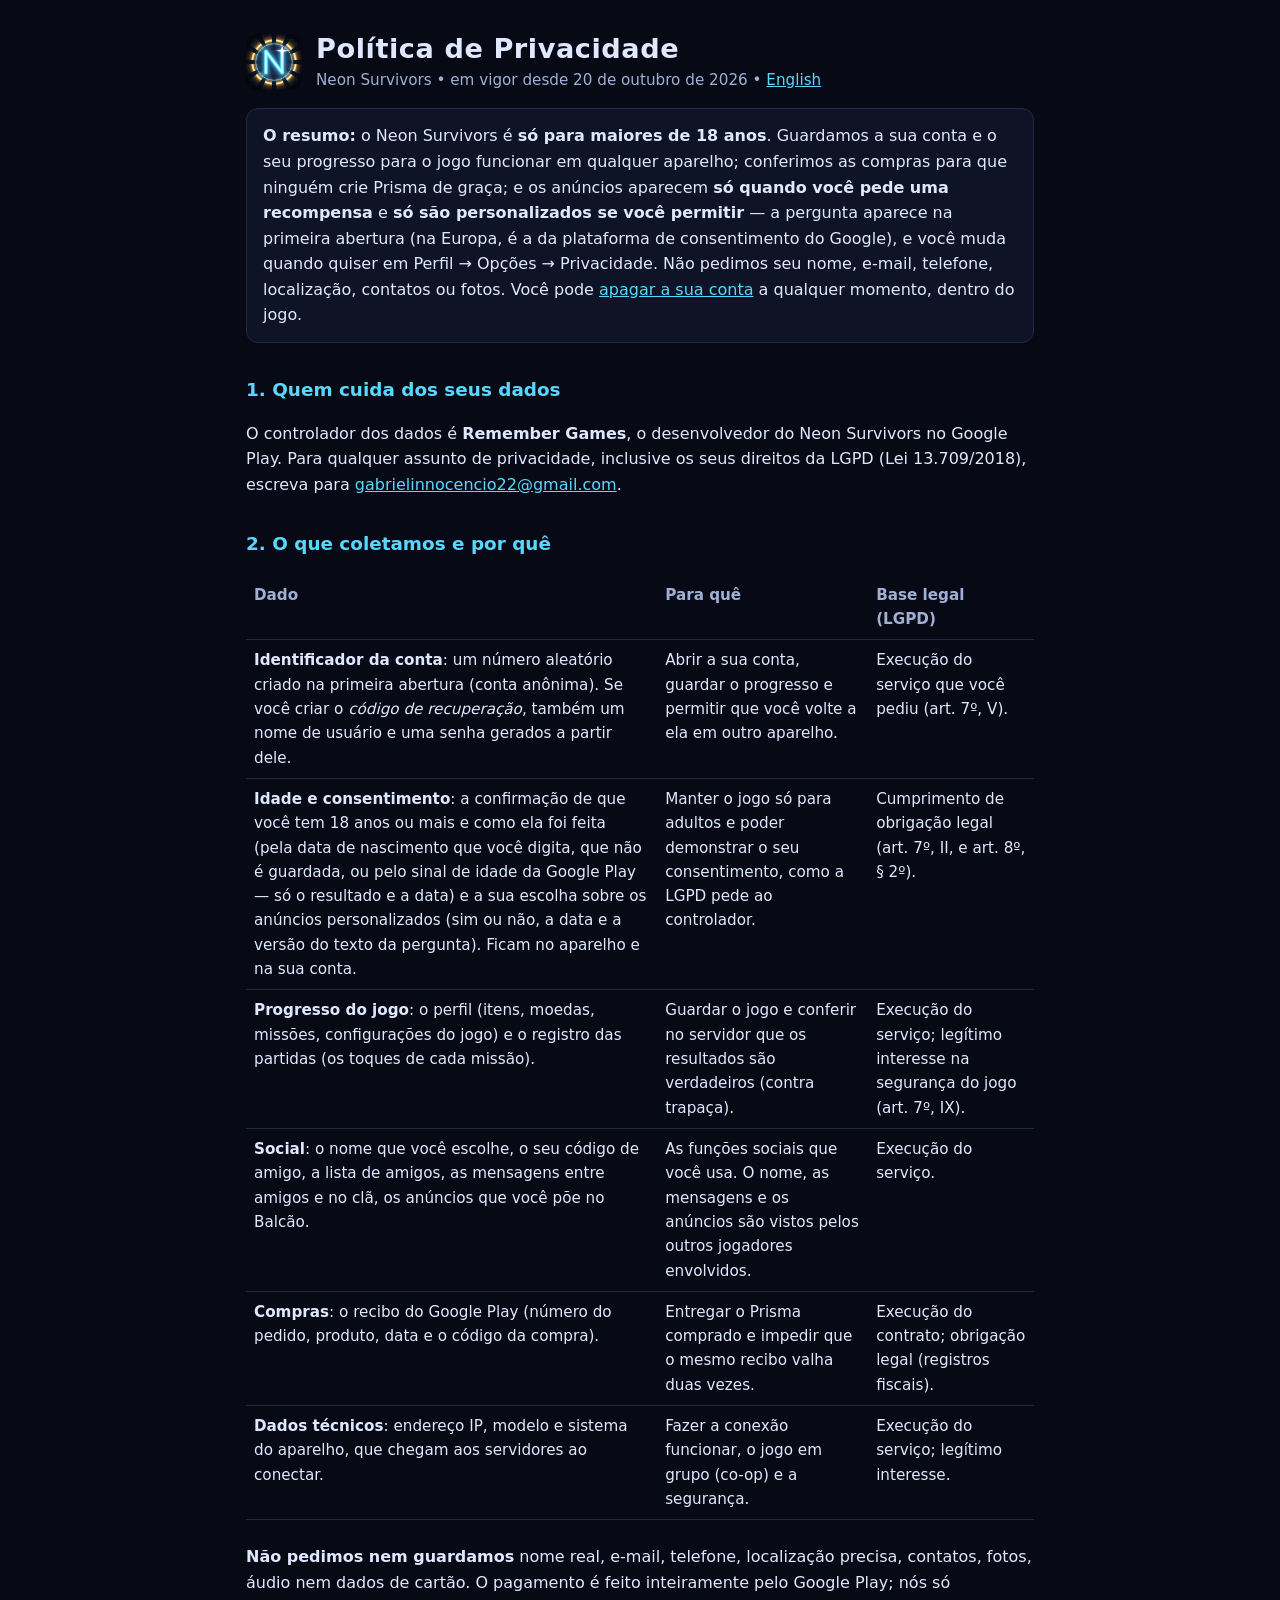
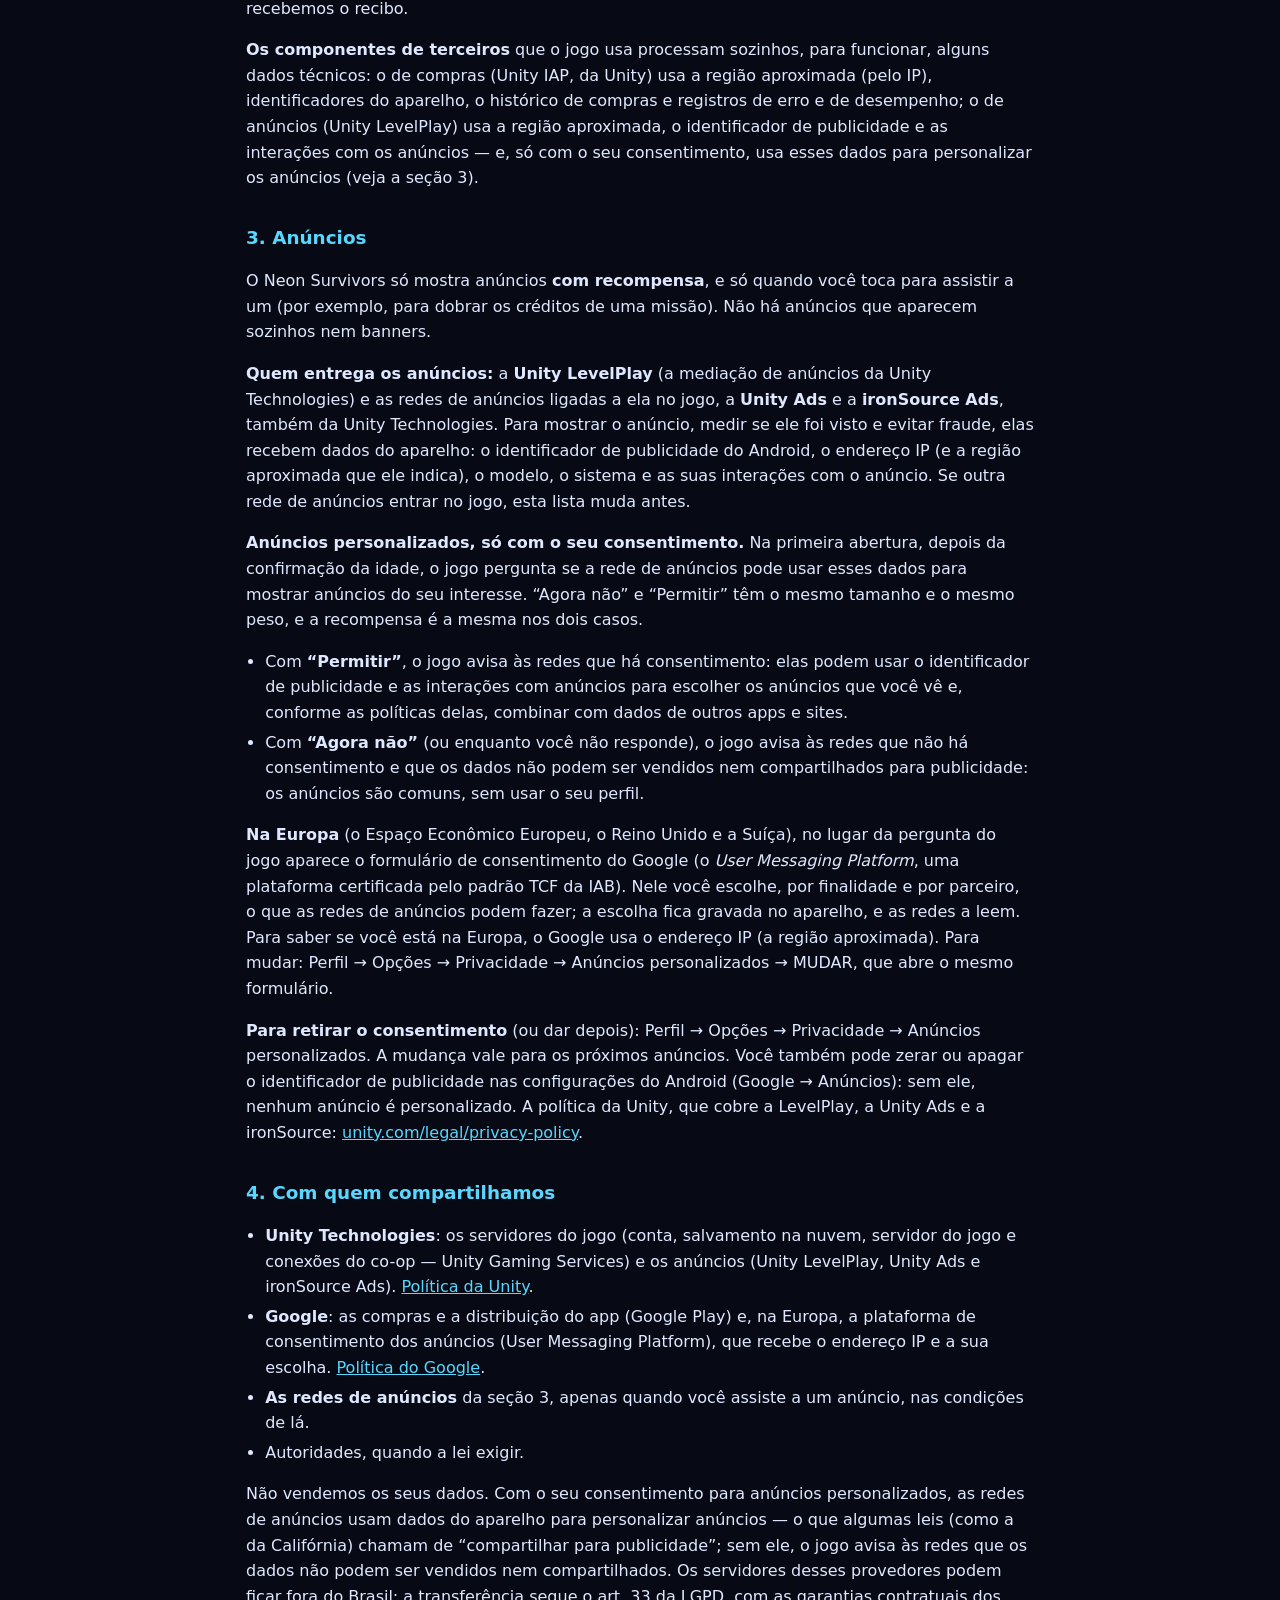
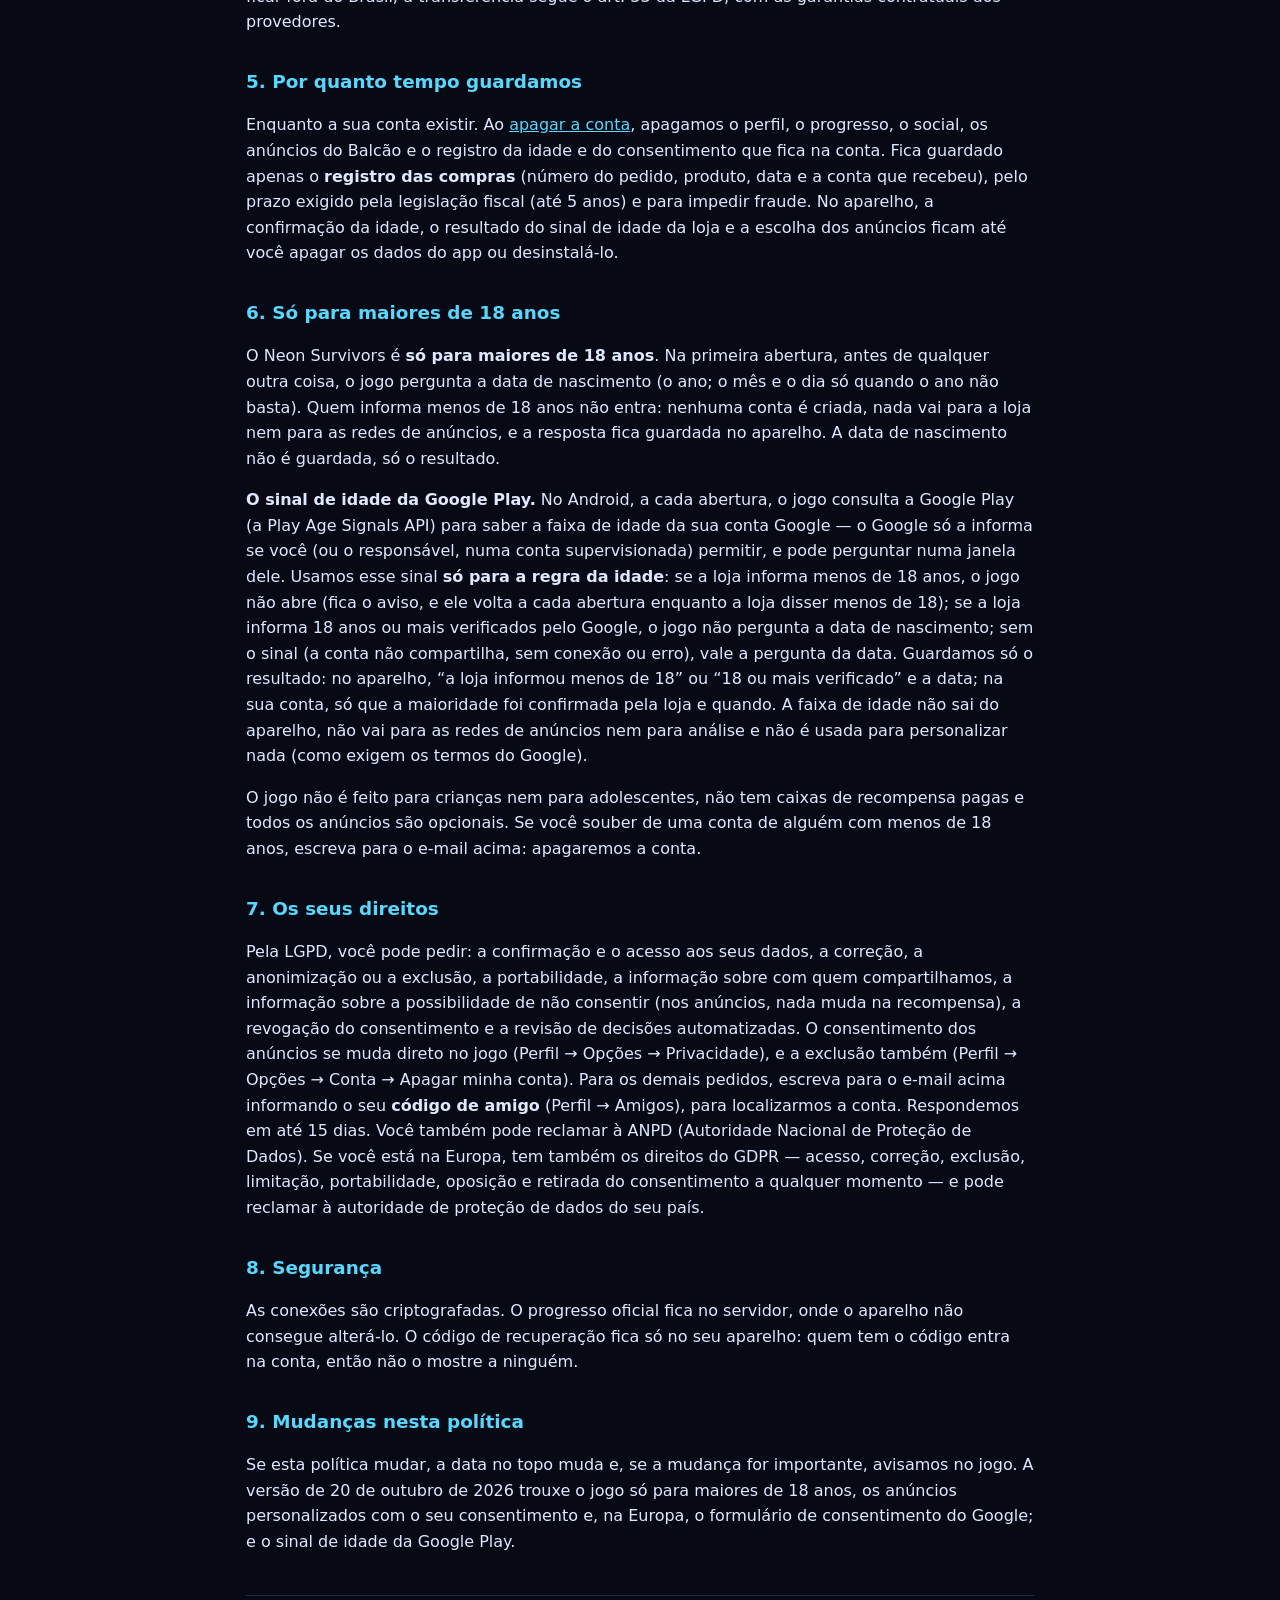
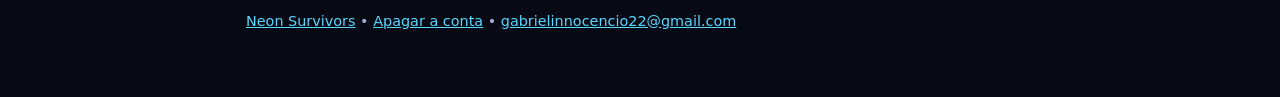
==== commit efb74f80: "Política: o sinal de idade da Google Play — só para a regra da idade, guardado só o resultado (20/10" ====
--- a/privacidade.html
+++ b/privacidade.html
@@ -40,8 +40,8 @@
 <em>código de recuperação</em>, também um nome de usuário e uma senha gerados a partir dele.</td>
 <td>Abrir a sua conta, guardar o progresso e permitir que você volte a ela em outro aparelho.</td>
 <td>Execução do serviço que você pediu (art. 7º, V).</td></tr>
-<tr><td><strong>Idade e consentimento</strong>: a confirmação de que você tem 18 anos ou mais (só o resultado e a data: a data de
-nascimento que você digita não é guardada) e a sua escolha sobre os anúncios personalizados (sim ou não, a data e a versão do
+<tr><td><strong>Idade e consentimento</strong>: a confirmação de que você tem 18 anos ou mais e como ela foi feita (pela data de
+nascimento que você digita, que não é guardada, ou pelo sinal de idade da Google Play — só o resultado e a data) e a sua escolha sobre os anúncios personalizados (sim ou não, a data e a versão do
 texto da pergunta). Ficam no aparelho e na sua conta.</td>
 <td>Manter o jogo só para adultos e poder demonstrar o seu consentimento, como a LGPD pede ao controlador.</td>
 <td>Cumprimento de obrigação legal (art. 7º, II, e art. 8º, § 2º).</td></tr>
@@ -115,14 +115,23 @@
 <p>Enquanto a sua conta existir. Ao <a href="excluir-conta.html">apagar a conta</a>, apagamos o perfil, o progresso, o social, os
 anúncios do Balcão e o registro da idade e do consentimento que fica na conta. Fica guardado apenas o <strong>registro das
 compras</strong> (número do pedido, produto, data e a conta que recebeu), pelo prazo exigido pela legislação fiscal (até 5 anos) e
-para impedir fraude. No aparelho, a confirmação da idade e a escolha dos anúncios ficam até você apagar os dados do app ou
+para impedir fraude. No aparelho, a confirmação da idade, o resultado do sinal de idade da loja e a escolha dos anúncios ficam até você apagar os dados do app ou
 desinstalá-lo.</p>
 
 <h2>6. Só para maiores de 18 anos</h2>
 <p>O Neon Survivors é <strong>só para maiores de 18 anos</strong>. Na primeira abertura, antes de qualquer outra coisa, o jogo pergunta
 a data de nascimento (o ano; o mês e o dia só quando o ano não basta). Quem informa menos de 18 anos não entra: nenhuma conta é criada,
 nada vai para a loja nem para as redes de anúncios, e a resposta fica guardada no aparelho. A data de nascimento não é guardada, só o
-resultado. O jogo não é feito para crianças nem para adolescentes, não tem caixas de recompensa pagas e todos os anúncios são
+resultado.</p>
+<p><strong>O sinal de idade da Google Play.</strong> No Android, a cada abertura, o jogo consulta a Google Play (a Play Age Signals
+API) para saber a faixa de idade da sua conta Google — o Google só a informa se você (ou o responsável, numa conta supervisionada)
+permitir, e pode perguntar numa janela dele. Usamos esse sinal <strong>só para a regra da idade</strong>: se a loja informa menos de
+18 anos, o jogo não abre (fica o aviso, e ele volta a cada abertura enquanto a loja disser menos de 18); se a loja informa 18 anos ou
+mais verificados pelo Google, o jogo não pergunta a data de nascimento; sem o sinal (a conta não compartilha, sem conexão ou erro),
+vale a pergunta da data. Guardamos só o resultado: no aparelho, “a loja informou menos de 18” ou “18 ou mais verificado” e a data; na
+sua conta, só que a maioridade foi confirmada pela loja e quando. A faixa de idade não sai do aparelho, não vai para as redes de
+anúncios nem para análise e não é usada para personalizar nada (como exigem os termos do Google).</p>
+<p>O jogo não é feito para crianças nem para adolescentes, não tem caixas de recompensa pagas e todos os anúncios são
 opcionais. Se você souber de uma conta de alguém com menos de 18 anos, escreva para o e-mail acima: apagaremos a conta.</p>
 
 <h2>7. Os seus direitos</h2>
@@ -142,7 +151,7 @@
 <h2>9. Mudanças nesta política</h2>
 <p>Se esta política mudar, a data no topo muda e, se a mudança for importante, avisamos no jogo. A versão de 20 de outubro de 2026
 trouxe o jogo só para maiores de 18 anos, os anúncios personalizados com o seu consentimento e, na Europa, o formulário de
-consentimento do Google.</p>
+consentimento do Google; e o sinal de idade da Google Play.</p>
 
 <footer>
   <a href="index.html">Neon Survivors</a> • <a href="excluir-conta.html">Apagar a conta</a> •
